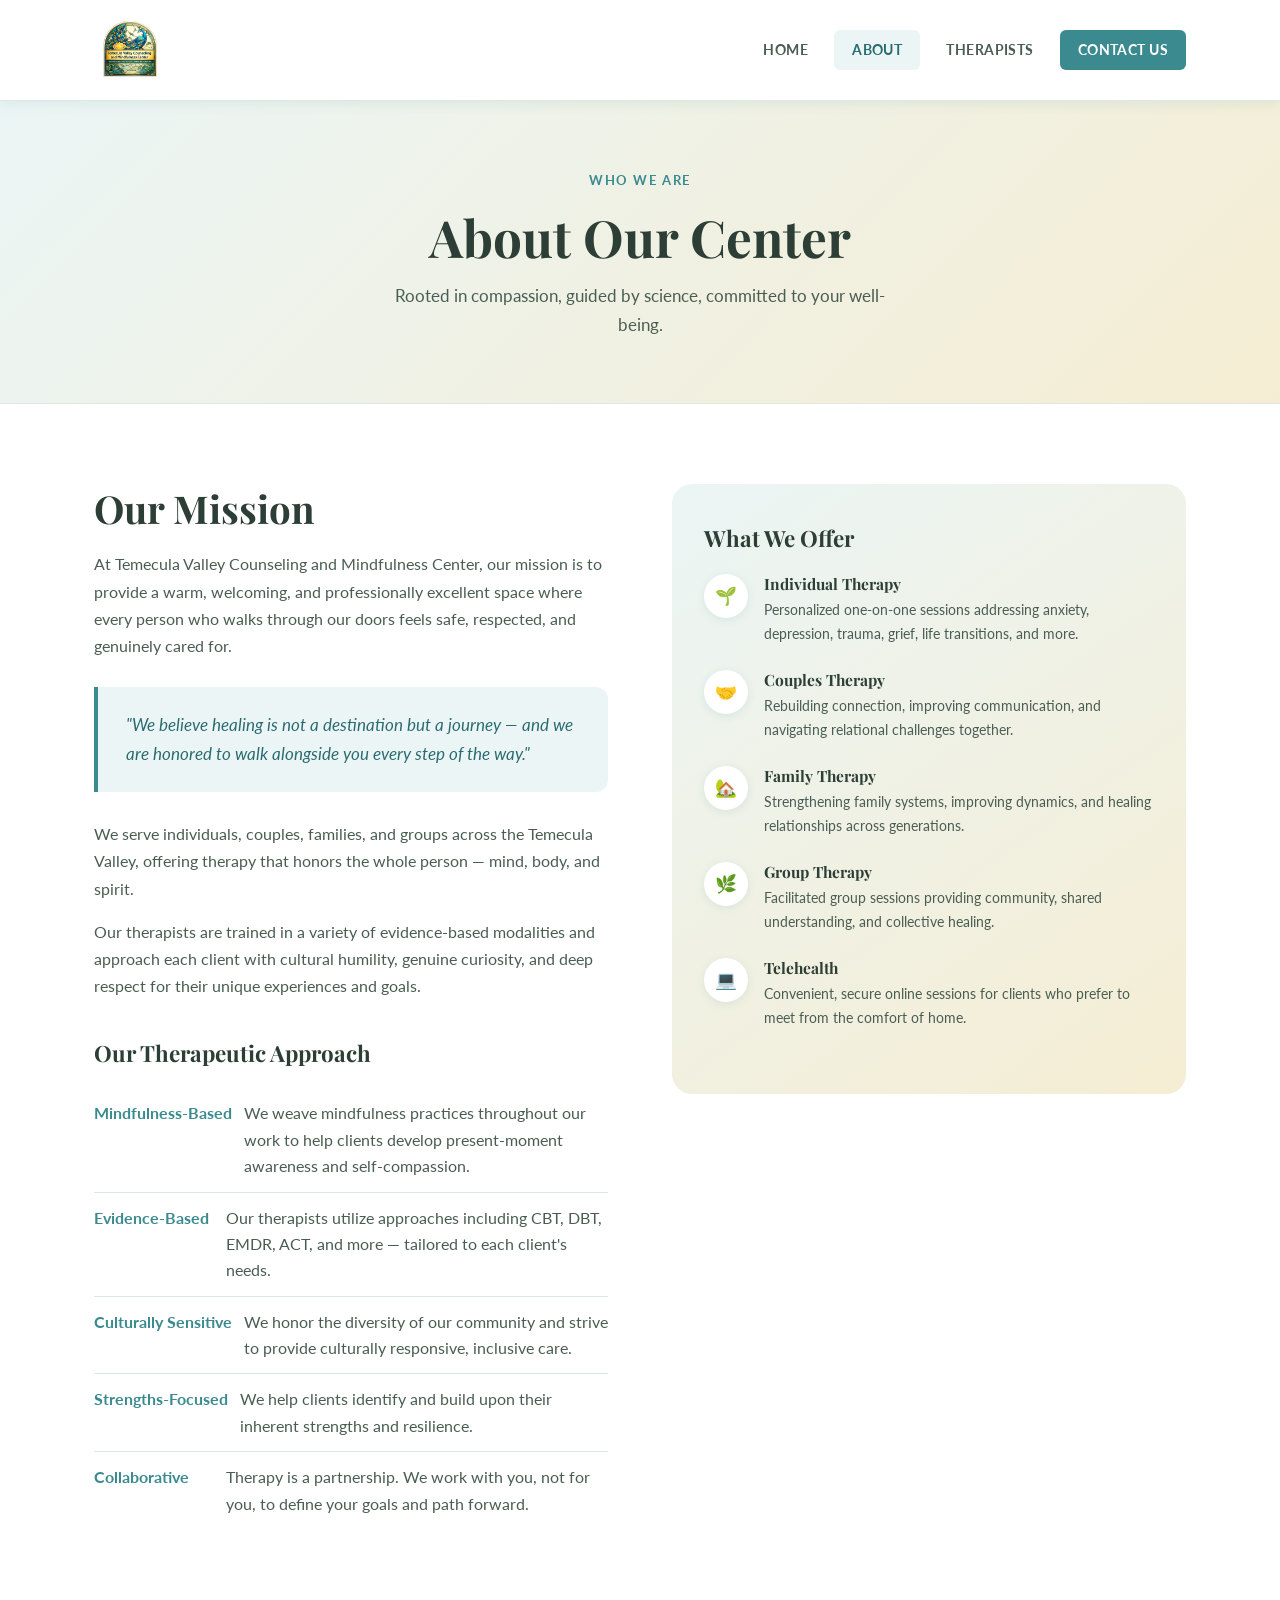
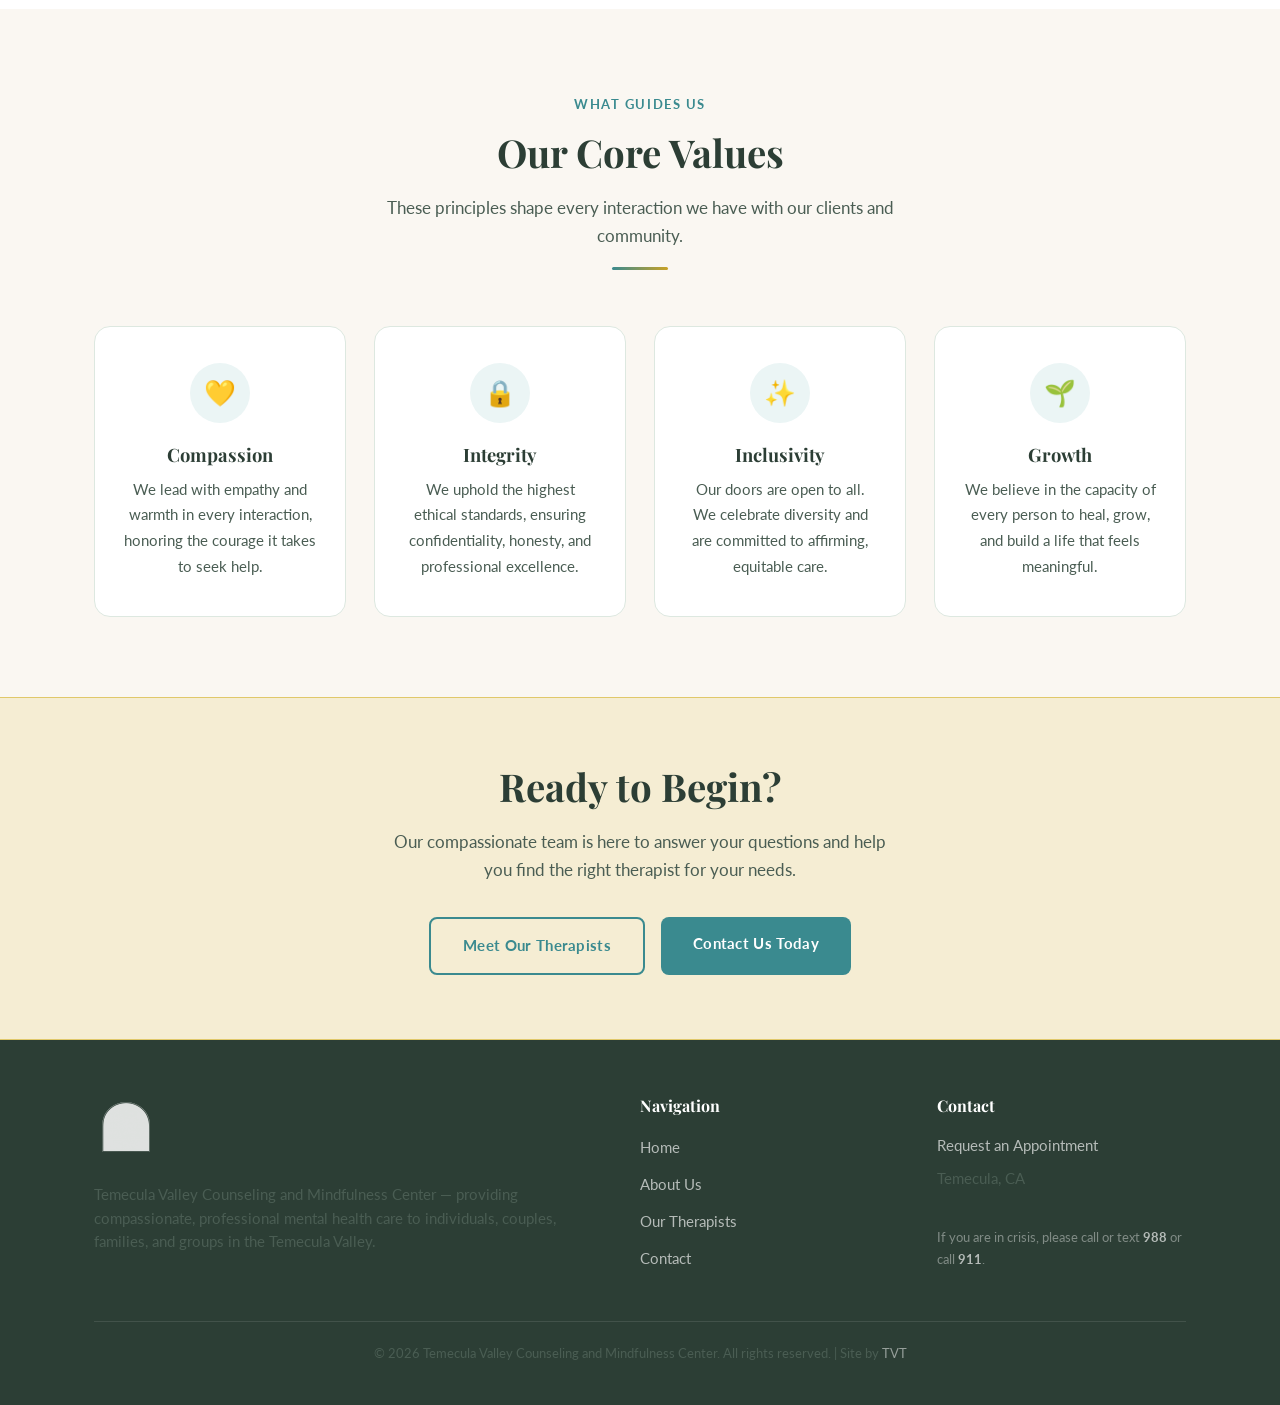
==== about.html @ 944c040d "Initial commit" ====
<!DOCTYPE html>
<html lang="en">
<head>
  <meta charset="UTF-8">
  <meta name="viewport" content="width=device-width, initial-scale=1.0">
  <title>About Us | Temecula Valley Counseling & Mindfulness Center</title>
  <meta name="description" content="Learn about Temecula Valley Counseling and Mindfulness Center — our mission, values, and approach to compassionate, evidence-based therapy.">
  <link rel="stylesheet" href="css/style.css">
</head>
<body>

<!-- ── Header ─────────────────────────────────────── -->
<header>
  <div class="header-inner">
    <a class="logo-wrap" href="index.html">
      <img src="images/logo.png" alt="Temecula Valley Counseling and Mindfulness Center">
    </a>
    <nav>
      <button class="hamburger" id="hamburger" aria-label="Toggle menu">
        <span></span><span></span><span></span>
      </button>
      <ul id="nav-menu">
        <li><a href="index.html">Home</a></li>
        <li><a href="about.html" class="active">About</a></li>
        <li><a href="therapists.html">Therapists</a></li>
        <li class="nav-cta"><a href="contact.html">Contact Us</a></li>
      </ul>
    </nav>
  </div>
</header>

<!-- ── Page Hero ─────────────────────────────────── -->
<div class="page-hero">
  <div class="container">
    <span class="eyebrow">Who We Are</span>
    <h1>About Our Center</h1>
    <p>Rooted in compassion, guided by science, committed to your well-being.</p>
  </div>
</div>

<!-- ── Mission & Approach ─────────────────────────── -->
<section class="about-mission">
  <div class="container">
    <div class="mission-block">
      <div class="text">
        <h2>Our Mission</h2>
        <p>
          At Temecula Valley Counseling and Mindfulness Center, our mission is to provide
          a warm, welcoming, and professionally excellent space where every person who walks
          through our doors feels safe, respected, and genuinely cared for.
        </p>
        <div class="highlight-box">
          <p>
            "We believe healing is not a destination but a journey — and we are honored
            to walk alongside you every step of the way."
          </p>
        </div>
        <p>
          We serve individuals, couples, families, and groups across the Temecula Valley,
          offering therapy that honors the whole person — mind, body, and spirit.
        </p>
        <p>
          Our therapists are trained in a variety of evidence-based modalities and approach
          each client with cultural humility, genuine curiosity, and deep respect for
          their unique experiences and goals.
        </p>

        <h3 style="margin-top: 40px; margin-bottom: 16px;">Our Therapeutic Approach</h3>
        <ul class="approach-list">
          <li><strong>Mindfulness-Based</strong> We weave mindfulness practices throughout our work to help clients develop present-moment awareness and self-compassion.</li>
          <li><strong>Evidence-Based</strong> Our therapists utilize approaches including CBT, DBT, EMDR, ACT, and more — tailored to each client's needs.</li>
          <li><strong>Culturally Sensitive</strong> We honor the diversity of our community and strive to provide culturally responsive, inclusive care.</li>
          <li><strong>Strengths-Focused</strong> We help clients identify and build upon their inherent strengths and resilience.</li>
          <li><strong>Collaborative</strong> Therapy is a partnership. We work with you, not for you, to define your goals and path forward.</li>
        </ul>
      </div>

      <div class="about-sidebar">
        <h3>What We Offer</h3>

        <div class="sidebar-item">
          <div class="icon">🌱</div>
          <div>
            <h4>Individual Therapy</h4>
            <p>Personalized one-on-one sessions addressing anxiety, depression, trauma, grief, life transitions, and more.</p>
          </div>
        </div>

        <div class="sidebar-item">
          <div class="icon">🤝</div>
          <div>
            <h4>Couples Therapy</h4>
            <p>Rebuilding connection, improving communication, and navigating relational challenges together.</p>
          </div>
        </div>

        <div class="sidebar-item">
          <div class="icon">🏡</div>
          <div>
            <h4>Family Therapy</h4>
            <p>Strengthening family systems, improving dynamics, and healing relationships across generations.</p>
          </div>
        </div>

        <div class="sidebar-item">
          <div class="icon">🌿</div>
          <div>
            <h4>Group Therapy</h4>
            <p>Facilitated group sessions providing community, shared understanding, and collective healing.</p>
          </div>
        </div>

        <div class="sidebar-item">
          <div class="icon">💻</div>
          <div>
            <h4>Telehealth</h4>
            <p>Convenient, secure online sessions for clients who prefer to meet from the comfort of home.</p>
          </div>
        </div>
      </div>
    </div>
  </div>
</section>

<!-- ── Values ─────────────────────────────────────── -->
<section style="background: var(--cream);">
  <div class="container">
    <div class="section-heading">
      <span class="eyebrow">What Guides Us</span>
      <h2>Our Core Values</h2>
      <p>These principles shape every interaction we have with our clients and community.</p>
      <div class="divider"></div>
    </div>
    <div class="cards-grid">
      <div class="card">
        <div class="card-icon">💛</div>
        <h3>Compassion</h3>
        <p>We lead with empathy and warmth in every interaction, honoring the courage it takes to seek help.</p>
      </div>
      <div class="card">
        <div class="card-icon">🔒</div>
        <h3>Integrity</h3>
        <p>We uphold the highest ethical standards, ensuring confidentiality, honesty, and professional excellence.</p>
      </div>
      <div class="card">
        <div class="card-icon">✨</div>
        <h3>Inclusivity</h3>
        <p>Our doors are open to all. We celebrate diversity and are committed to affirming, equitable care.</p>
      </div>
      <div class="card">
        <div class="card-icon">🌱</div>
        <h3>Growth</h3>
        <p>We believe in the capacity of every person to heal, grow, and build a life that feels meaningful.</p>
      </div>
    </div>
  </div>
</section>

<!-- ── CTA Banner ─────────────────────────────────── -->
<section class="cta-banner">
  <div class="container">
    <h2>Ready to Begin?</h2>
    <p>Our compassionate team is here to answer your questions and help you find the right therapist for your needs.</p>
    <div style="display: flex; gap: 16px; justify: center; justify-content: center; flex-wrap: wrap;">
      <a href="therapists.html" class="btn btn-outline">Meet Our Therapists</a>
      <a href="contact.html" class="btn btn-primary">Contact Us Today</a>
    </div>
  </div>
</section>

<!-- ── Footer ─────────────────────────────────────── -->
<footer>
  <div class="container">
    <div class="footer-grid">
      <div class="footer-brand">
        <img src="images/logo.png" alt="TVCMC Logo">
        <p>Temecula Valley Counseling and Mindfulness Center — providing compassionate, professional mental health care to individuals, couples, families, and groups in the Temecula Valley.</p>
      </div>
      <div class="footer-col">
        <h4>Navigation</h4>
        <ul>
          <li><a href="index.html">Home</a></li>
          <li><a href="about.html">About Us</a></li>
          <li><a href="therapists.html">Our Therapists</a></li>
          <li><a href="contact.html">Contact</a></li>
        </ul>
      </div>
      <div class="footer-col footer-contact">
        <h4>Contact</h4>
        <p><a href="contact.html">Request an Appointment</a></p>
        <p>Temecula, CA</p>
        <br>
        <p style="font-size:0.82rem; color: rgba(255,255,255,0.4);">
          If you are in crisis, please call or text <strong style="color:rgba(255,255,255,0.65)">988</strong> or call <strong style="color:rgba(255,255,255,0.65)">911</strong>.
        </p>
      </div>
    </div>
    <div class="footer-bottom">
      <p>&copy; 2026 Temecula Valley Counseling and Mindfulness Center. All rights reserved. | Site by <a href="#" style="color: rgba(255,255,255,0.5);">TVT</a></p>
    </div>
  </div>
</footer>

<script>
  const hamburger = document.getElementById('hamburger');
  const navMenu = document.getElementById('nav-menu');
  hamburger.addEventListener('click', () => navMenu.classList.toggle('open'));
</script>
</body>
</html>
---- css/style.css ----
/* ===================================================
   Temecula Valley Counseling & Mindfulness Center
   Stylesheet
=================================================== */

@import url('https://fonts.googleapis.com/css2?family=Playfair+Display:ital,wght@0,400;0,600;1,400&family=Lato:wght@300;400;700&display=swap');

:root {
  --teal:        #3A8A8F;
  --teal-dark:   #2A6B70;
  --teal-light:  #EBF5F5;
  --gold:        #C9A227;
  --gold-light:  #F5EDD3;
  --sage:        #7A9E7E;
  --cream:       #FAF7F2;
  --warm-white:  #FFFFFF;
  --text-dark:   #2C3E35;
  --text-mid:    #4A5D53;
  --text-light:  #7A8F83;
  --border:      #DDE8E0;
  --shadow:      rgba(58, 138, 143, 0.12);
}

*, *::before, *::after { box-sizing: border-box; margin: 0; padding: 0; }

html { scroll-behavior: smooth; }

body {
  font-family: 'Lato', sans-serif;
  background: var(--cream);
  color: var(--text-dark);
  line-height: 1.7;
  font-size: 16px;
}

/* ── Typography ────────────────────────────────── */
h1, h2, h3, h4 {
  font-family: 'Playfair Display', serif;
  color: var(--text-dark);
  line-height: 1.3;
}

h1 { font-size: clamp(2rem, 5vw, 3.2rem); }
h2 { font-size: clamp(1.6rem, 3.5vw, 2.4rem); }
h3 { font-size: 1.4rem; }
h4 { font-size: 1.1rem; }

p { color: var(--text-mid); margin-bottom: 1rem; }

a { color: var(--teal); text-decoration: none; transition: color 0.2s; }
a:hover { color: var(--teal-dark); }

/* ── Layout ────────────────────────────────────── */
.container {
  max-width: 1140px;
  margin: 0 auto;
  padding: 0 24px;
}

section { padding: 80px 0; }

/* ── Header & Nav ───────────────────────────────── */
header {
  background: var(--warm-white);
  border-bottom: 1px solid var(--border);
  position: sticky;
  top: 0;
  z-index: 100;
  box-shadow: 0 2px 12px var(--shadow);
}

.header-inner {
  display: flex;
  align-items: center;
  justify-content: space-between;
  padding: 14px 24px;
  max-width: 1140px;
  margin: 0 auto;
}

.logo-wrap img {
  height: 72px;
  width: auto;
  display: block;
}

nav ul {
  display: flex;
  gap: 8px;
  list-style: none;
}

nav ul li a {
  display: block;
  padding: 8px 18px;
  border-radius: 6px;
  font-weight: 700;
  font-size: 0.9rem;
  letter-spacing: 0.03em;
  text-transform: uppercase;
  color: var(--text-mid);
  transition: background 0.2s, color 0.2s;
}

nav ul li a:hover,
nav ul li a.active {
  background: var(--teal-light);
  color: var(--teal-dark);
}

.nav-cta a {
  background: var(--teal) !important;
  color: var(--warm-white) !important;
  border-radius: 6px;
}
.nav-cta a:hover {
  background: var(--teal-dark) !important;
}

/* Hamburger */
.hamburger {
  display: none;
  flex-direction: column;
  gap: 5px;
  cursor: pointer;
  background: none;
  border: none;
  padding: 4px;
}
.hamburger span {
  display: block;
  width: 24px;
  height: 2px;
  background: var(--teal-dark);
  border-radius: 2px;
  transition: all 0.3s;
}

/* ── Hero ───────────────────────────────────────── */
.hero {
  background: linear-gradient(135deg, #EBF5F5 0%, #F5EDD3 50%, #EBF5F5 100%);
  padding: 100px 0 80px;
  text-align: center;
  position: relative;
  overflow: hidden;
}

.hero::before {
  content: '';
  position: absolute;
  inset: 0;
  background: url("data:image/svg+xml,%3Csvg width='60' height='60' viewBox='0 0 60 60' xmlns='http://www.w3.org/2000/svg'%3E%3Cg fill='none' fill-rule='evenodd'%3E%3Cg fill='%233A8A8F' fill-opacity='0.04'%3E%3Ccircle cx='30' cy='30' r='4'/%3E%3C/g%3E%3C/g%3E%3C/svg%3E");
  pointer-events: none;
}

.hero-content { position: relative; z-index: 1; }

.hero-eyebrow {
  display: inline-block;
  background: var(--gold-light);
  color: var(--gold);
  font-weight: 700;
  font-size: 0.8rem;
  letter-spacing: 0.12em;
  text-transform: uppercase;
  padding: 6px 16px;
  border-radius: 20px;
  margin-bottom: 24px;
  border: 1px solid #E0C86A;
}

.hero h1 {
  margin-bottom: 20px;
  color: var(--text-dark);
}

.hero h1 em {
  font-style: italic;
  color: var(--teal);
}

.hero-subtitle {
  font-size: 1.15rem;
  max-width: 600px;
  margin: 0 auto 36px;
  color: var(--text-mid);
}

.btn {
  display: inline-block;
  padding: 14px 32px;
  border-radius: 8px;
  font-weight: 700;
  font-size: 0.95rem;
  letter-spacing: 0.02em;
  transition: all 0.2s;
  cursor: pointer;
  border: none;
}

.btn-primary {
  background: var(--teal);
  color: #fff;
}
.btn-primary:hover {
  background: var(--teal-dark);
  color: #fff;
  transform: translateY(-2px);
  box-shadow: 0 6px 20px rgba(58,138,143,0.3);
}

.btn-outline {
  background: transparent;
  color: var(--teal);
  border: 2px solid var(--teal);
}
.btn-outline:hover {
  background: var(--teal);
  color: #fff;
  transform: translateY(-2px);
}

.hero-buttons { display: flex; gap: 16px; justify-content: center; flex-wrap: wrap; }

.hero-content--split {
  display: flex;
  align-items: center;
  gap: 56px;
  text-align: left;
}

.hero-logo-col {
  flex-shrink: 0;
}

.hero-logo-col img {
  width: 240px;
  height: auto;
  filter: drop-shadow(0 8px 24px rgba(58,138,143,0.18));
}

.hero-text-col { flex: 1; }

.hero-text-col .hero-eyebrow { display: inline-block; }

.hero-text-col .hero-subtitle { margin-left: 0; margin-right: 0; }

.hero-text-col .hero-buttons { justify-content: flex-start; }

@media (max-width: 760px) {
  .hero-content--split {
    flex-direction: column;
    text-align: center;
    gap: 32px;
  }
  .hero-logo-col img { width: 180px; }
  .hero-text-col .hero-buttons { justify-content: center; }
}

/* ── Section Heading ────────────────────────────── */
.section-heading {
  text-align: center;
  margin-bottom: 56px;
}

.section-heading .eyebrow {
  display: inline-block;
  color: var(--teal);
  font-weight: 700;
  font-size: 0.8rem;
  letter-spacing: 0.12em;
  text-transform: uppercase;
  margin-bottom: 12px;
}

.section-heading h2 { margin-bottom: 16px; }

.section-heading p {
  max-width: 560px;
  margin: 0 auto;
  font-size: 1.05rem;
}

.divider {
  width: 56px;
  height: 3px;
  background: linear-gradient(90deg, var(--teal), var(--gold));
  margin: 16px auto 0;
  border-radius: 2px;
}

/* ── Services / Feature Cards ──────────────────── */
.cards-grid {
  display: grid;
  grid-template-columns: repeat(auto-fit, minmax(240px, 1fr));
  gap: 28px;
}

.card {
  background: var(--warm-white);
  border: 1px solid var(--border);
  border-radius: 16px;
  padding: 36px 28px;
  text-align: center;
  transition: transform 0.25s, box-shadow 0.25s;
}

.card:hover {
  transform: translateY(-6px);
  box-shadow: 0 16px 40px var(--shadow);
}

.card-icon {
  width: 60px;
  height: 60px;
  border-radius: 50%;
  background: var(--teal-light);
  display: flex;
  align-items: center;
  justify-content: center;
  margin: 0 auto 20px;
  font-size: 1.6rem;
}

.card h3 { margin-bottom: 10px; font-size: 1.15rem; }
.card p { font-size: 0.95rem; margin: 0; }

.card--link { text-decoration: none; color: inherit; display: block; }
.card--link:hover h3 { color: var(--teal); }

/* ── About Strip ─────────────────────────────────── */
.about-strip {
  background: var(--warm-white);
}

.about-strip .inner {
  display: grid;
  grid-template-columns: 1fr 1fr;
  gap: 64px;
  align-items: center;
}

.about-strip .text-col h2 { margin-bottom: 16px; }
.about-strip .text-col p { font-size: 1.05rem; }

.values-list {
  list-style: none;
  margin-top: 24px;
}

.values-list li {
  display: flex;
  align-items: flex-start;
  gap: 12px;
  margin-bottom: 14px;
  color: var(--text-mid);
  font-size: 0.97rem;
}

.values-list li::before {
  content: '';
  width: 10px;
  height: 10px;
  border-radius: 50%;
  background: var(--teal);
  flex-shrink: 0;
  margin-top: 7px;
}

.about-visual {
  background: linear-gradient(145deg, var(--teal-light), var(--gold-light));
  border-radius: 20px;
  padding: 48px 36px;
  text-align: center;
}

.about-visual .stat {
  margin-bottom: 28px;
}

.about-visual .stat-number {
  font-family: 'Playfair Display', serif;
  font-size: 2.8rem;
  color: var(--teal);
  line-height: 1;
}

.about-visual .stat-label {
  font-size: 0.9rem;
  color: var(--text-mid);
  font-weight: 700;
  letter-spacing: 0.04em;
  text-transform: uppercase;
}

.stat-divider {
  width: 40px;
  height: 1px;
  background: var(--border);
  margin: 20px auto;
}

/* ── Testimonial ────────────────────────────────── */
.testimonials {
  background: linear-gradient(135deg, var(--teal-dark) 0%, var(--teal) 100%);
  padding: 80px 0;
}

.testimonials .section-heading .eyebrow,
.testimonials .section-heading h2,
.testimonials .section-heading p { color: #fff; }

.testimonials .divider { background: linear-gradient(90deg, #fff, var(--gold)); }

.testimonials-grid {
  display: grid;
  grid-template-columns: repeat(auto-fit, minmax(300px, 1fr));
  gap: 28px;
}

.testimonial-card {
  background: rgba(255,255,255,0.12);
  border: 1px solid rgba(255,255,255,0.2);
  border-radius: 16px;
  padding: 32px 28px;
  backdrop-filter: blur(8px);
}

.testimonial-card .quote-mark {
  font-family: 'Playfair Display', serif;
  font-size: 4rem;
  color: var(--gold);
  line-height: 0.5;
  display: block;
  margin-bottom: 16px;
}

.testimonial-card p {
  color: rgba(255,255,255,0.9);
  font-style: italic;
  font-size: 1rem;
  margin-bottom: 20px;
}

.testimonial-author {
  font-weight: 700;
  color: var(--gold-light);
  font-size: 0.88rem;
  letter-spacing: 0.04em;
  text-transform: uppercase;
}

/* ── CTA Banner ─────────────────────────────────── */
.cta-banner {
  background: var(--gold-light);
  border-top: 1px solid #E0C86A;
  border-bottom: 1px solid #E0C86A;
  padding: 64px 0;
  text-align: center;
}

.cta-banner h2 { margin-bottom: 16px; }
.cta-banner p { max-width: 500px; margin: 0 auto 32px; font-size: 1.05rem; }

/* ── Footer ─────────────────────────────────────── */
footer {
  background: var(--text-dark);
  color: rgba(255,255,255,0.75);
  padding: 56px 0 24px;
}

.footer-grid {
  display: grid;
  grid-template-columns: 2fr 1fr 1fr;
  gap: 48px;
  margin-bottom: 40px;
}

.footer-brand img { height: 64px; margin-bottom: 16px; filter: brightness(0) invert(1); opacity: 0.85; }
.footer-brand p { font-size: 0.92rem; line-height: 1.6; }

.footer-col h4 {
  color: #fff;
  font-family: 'Playfair Display', serif;
  font-size: 1rem;
  margin-bottom: 16px;
}

.footer-col ul { list-style: none; }
.footer-col ul li { margin-bottom: 10px; }
.footer-col ul li a { color: rgba(255,255,255,0.65); font-size: 0.92rem; transition: color 0.2s; }
.footer-col ul li a:hover { color: var(--gold); }

.footer-contact p { font-size: 0.92rem; margin-bottom: 8px; }
.footer-contact a { color: rgba(255,255,255,0.65); }
.footer-contact a:hover { color: var(--gold); }

.footer-bottom {
  border-top: 1px solid rgba(255,255,255,0.1);
  padding-top: 20px;
  text-align: center;
  font-size: 0.82rem;
  color: rgba(255,255,255,0.4);
}

/* ── Page Hero (inner pages) ────────────────────── */
.page-hero {
  background: linear-gradient(135deg, var(--teal-light) 0%, var(--gold-light) 100%);
  padding: 64px 0;
  text-align: center;
  border-bottom: 1px solid var(--border);
}

.page-hero .eyebrow {
  display: inline-block;
  color: var(--teal);
  font-weight: 700;
  font-size: 0.8rem;
  letter-spacing: 0.12em;
  text-transform: uppercase;
  margin-bottom: 12px;
}

.page-hero h1 { margin-bottom: 12px; }
.page-hero p { max-width: 520px; margin: 0 auto; font-size: 1.05rem; }

/* ── About Page ─────────────────────────────────── */
.about-mission {
  background: var(--warm-white);
}

.mission-block {
  display: grid;
  grid-template-columns: 1fr 1fr;
  gap: 64px;
  align-items: start;
}

.mission-block .text h2 { margin-bottom: 16px; }

.highlight-box {
  background: var(--teal-light);
  border-left: 4px solid var(--teal);
  border-radius: 0 12px 12px 0;
  padding: 24px 28px;
  margin: 28px 0;
}

.highlight-box p {
  color: var(--teal-dark);
  font-style: italic;
  font-size: 1.05rem;
  margin: 0;
}

.approach-list {
  list-style: none;
  margin-top: 20px;
}

.approach-list li {
  padding: 12px 0;
  border-bottom: 1px solid var(--border);
  color: var(--text-mid);
  font-size: 0.97rem;
  display: flex;
  gap: 12px;
  align-items: flex-start;
}

.approach-list li:last-child { border-bottom: none; }

.approach-list li strong {
  color: var(--teal);
  min-width: 120px;
  flex-shrink: 0;
}

.about-sidebar {
  background: linear-gradient(145deg, var(--teal-light), var(--gold-light));
  border-radius: 20px;
  padding: 40px 32px;
}

.about-sidebar h3 { margin-bottom: 20px; }

.sidebar-item {
  display: flex;
  gap: 16px;
  margin-bottom: 24px;
  align-items: flex-start;
}

.sidebar-item .icon {
  width: 44px;
  height: 44px;
  border-radius: 50%;
  background: var(--warm-white);
  display: flex;
  align-items: center;
  justify-content: center;
  font-size: 1.1rem;
  flex-shrink: 0;
  box-shadow: 0 2px 8px var(--shadow);
}

.sidebar-item h4 { margin-bottom: 4px; font-size: 0.97rem; }
.sidebar-item p { font-size: 0.88rem; margin: 0; }

/* ── Therapists Photo Grid (index page) ─────────── */
.therapist-photo-grid {
  display: grid;
  grid-template-columns: repeat(auto-fill, minmax(220px, 1fr));
  gap: 36px;
  justify-items: center;
}

a.therapist-tile,
.therapist-tile {
  display: flex;
  flex-direction: column;
  align-items: center;
  text-align: center;
  text-decoration: none;
  color: inherit;
  width: 100%;
  max-width: 260px;
}

a.therapist-tile .therapist-tile-img {
  transition: transform 0.25s, box-shadow 0.25s;
}

a.therapist-tile:hover .therapist-tile-img {
  transform: translateY(-6px);
  box-shadow: 0 16px 40px var(--shadow);
}

a.therapist-tile:hover .therapist-tile-name h3 {
  color: var(--teal);
}

.therapist-tile-img {
  width: 200px;
  height: 200px;
  border-radius: 50%;
  overflow: hidden;
  background: linear-gradient(145deg, var(--teal-light), var(--gold-light));
  border: 4px solid var(--warm-white);
  box-shadow: 0 6px 24px var(--shadow);
  margin-bottom: 18px;
  flex-shrink: 0;
}

.therapist-tile-img img {
  width: 100%;
  height: 100%;
  object-fit: cover;
  object-position: center top;
}

.therapist-tile-img .therapist-photo-placeholder {
  width: 100%;
  height: 100%;
  display: flex;
  align-items: center;
  justify-content: center;
}

.therapist-tile-img .therapist-photo-placeholder .initials {
  width: 72px;
  height: 72px;
  border-radius: 50%;
  background: var(--warm-white);
  display: flex;
  align-items: center;
  justify-content: center;
  font-family: 'Playfair Display', serif;
  font-size: 1.6rem;
  color: var(--teal);
}

.therapist-tile-name h3 {
  font-size: 1.15rem;
  margin-bottom: 4px;
  transition: color 0.2s;
}

.therapist-tile-name span {
  font-size: 0.82rem;
  color: var(--text-light);
  font-weight: 700;
  letter-spacing: 0.03em;
  text-transform: uppercase;
}

.therapist-tile--placeholder { opacity: 0.55; cursor: default; }

/* ── Therapist Bio Page ──────────────────────────── */
.therapist-bio-layout {
  display: grid;
  grid-template-columns: 280px 1fr;
  gap: 64px;
  align-items: start;
}

.therapist-bio-sidebar {
  position: sticky;
  top: 100px;
  text-align: center;
}

.therapist-bio-sidebar .bio-photo {
  width: 220px;
  height: 220px;
  border-radius: 50%;
  overflow: hidden;
  border: 4px solid var(--warm-white);
  box-shadow: 0 8px 32px var(--shadow);
  margin: 0 auto 20px;
}

.therapist-bio-sidebar .bio-photo img {
  width: 100%;
  height: 100%;
  object-fit: cover;
  object-position: center top;
}

.therapist-bio-sidebar h2 { font-size: 1.5rem; margin-bottom: 6px; }

.therapist-bio-sidebar .bio-title {
  color: var(--teal);
  font-weight: 700;
  font-size: 0.82rem;
  letter-spacing: 0.05em;
  text-transform: uppercase;
  margin-bottom: 20px;
  line-height: 1.5;
}

.bio-specialties {
  display: flex;
  flex-wrap: wrap;
  gap: 8px;
  justify-content: center;
  margin-bottom: 24px;
}

.therapist-bio-sidebar .sidebar-actions {
  display: flex;
  flex-direction: column;
  gap: 10px;
}

.therapist-bio-content h3 {
  font-size: 1.1rem;
  margin: 28px 0 10px;
  color: var(--teal-dark);
}

.therapist-bio-content p {
  font-size: 1rem;
  line-height: 1.8;
}

.bio-email-block {
  display: inline-flex;
  align-items: center;
  gap: 10px;
  background: var(--teal-light);
  border: 1px solid var(--border);
  border-radius: 10px;
  padding: 14px 20px;
  margin-top: 32px;
}

.bio-email-block .icon { font-size: 1.1rem; }

.bio-email-block a {
  font-weight: 700;
  color: var(--teal-dark);
  font-size: 0.97rem;
}

.back-link {
  display: inline-flex;
  align-items: center;
  gap: 8px;
  color: var(--text-light);
  font-size: 0.88rem;
  font-weight: 700;
  letter-spacing: 0.04em;
  text-transform: uppercase;
  margin-bottom: 40px;
  transition: color 0.2s;
}
.back-link:hover { color: var(--teal); }

@media (max-width: 760px) {
  .therapist-bio-layout {
    grid-template-columns: 1fr;
    gap: 32px;
  }
  .therapist-bio-sidebar { position: static; }
}

/* ── Therapists Page ────────────────────────────── */
.therapists-grid {
  display: grid;
  grid-template-columns: repeat(auto-fit, minmax(300px, 1fr));
  gap: 32px;
}

.therapist-card {
  background: var(--warm-white);
  border: 1px solid var(--border);
  border-radius: 20px;
  overflow: hidden;
  transition: transform 0.25s, box-shadow 0.25s;
}

.therapist-card:hover {
  transform: translateY(-6px);
  box-shadow: 0 16px 40px var(--shadow);
}

.therapist-photo {
  width: 100%;
  height: 280px;
  background: linear-gradient(145deg, var(--teal-light), var(--gold-light));
  display: flex;
  align-items: center;
  justify-content: center;
  position: relative;
  overflow: hidden;
}

.therapist-photo img {
  width: 100%;
  height: 100%;
  object-fit: cover;
}

.therapist-photo-placeholder {
  display: flex;
  flex-direction: column;
  align-items: center;
  justify-content: center;
  gap: 12px;
  color: var(--text-light);
  width: 100%;
  height: 100%;
}

.therapist-photo-placeholder .initials {
  width: 80px;
  height: 80px;
  border-radius: 50%;
  background: var(--warm-white);
  display: flex;
  align-items: center;
  justify-content: center;
  font-family: 'Playfair Display', serif;
  font-size: 1.8rem;
  color: var(--teal);
  box-shadow: 0 4px 16px var(--shadow);
}

.therapist-body { padding: 28px; }

.therapist-body h3 { margin-bottom: 4px; }

.therapist-title {
  color: var(--teal);
  font-weight: 700;
  font-size: 0.85rem;
  letter-spacing: 0.04em;
  text-transform: uppercase;
  margin-bottom: 14px;
}

.therapist-specialties {
  display: flex;
  flex-wrap: wrap;
  gap: 8px;
  margin-bottom: 16px;
}

.tag {
  background: var(--teal-light);
  color: var(--teal-dark);
  font-size: 0.78rem;
  font-weight: 700;
  padding: 4px 12px;
  border-radius: 20px;
  letter-spacing: 0.02em;
}

.therapist-body p { font-size: 0.95rem; margin: 0; }

.therapist-contact {
  margin-top: 20px;
  padding-top: 20px;
  border-top: 1px solid var(--border);
}

.therapist-contact a {
  display: inline-flex;
  align-items: center;
  gap: 8px;
  font-weight: 700;
  font-size: 0.88rem;
}

/* ── Contact Page ────────────────────────────────── */
.contact-layout {
  display: grid;
  grid-template-columns: 3fr 2fr;
  gap: 64px;
  align-items: start;
}

.contact-form-wrap {
  background: var(--warm-white);
  border: 1px solid var(--border);
  border-radius: 20px;
  padding: 44px 40px;
}

.contact-form-wrap h2 { margin-bottom: 8px; }
.contact-form-wrap .subtitle { margin-bottom: 32px; }

.form-group { margin-bottom: 22px; }

.form-group label {
  display: block;
  font-weight: 700;
  font-size: 0.85rem;
  letter-spacing: 0.04em;
  text-transform: uppercase;
  color: var(--text-mid);
  margin-bottom: 8px;
}

.form-group input,
.form-group select,
.form-group textarea {
  width: 100%;
  padding: 12px 16px;
  border: 1.5px solid var(--border);
  border-radius: 8px;
  font-family: 'Lato', sans-serif;
  font-size: 0.97rem;
  color: var(--text-dark);
  background: var(--cream);
  transition: border-color 0.2s, box-shadow 0.2s;
  outline: none;
}

.form-group input:focus,
.form-group select:focus,
.form-group textarea:focus {
  border-color: var(--teal);
  box-shadow: 0 0 0 3px rgba(58,138,143,0.12);
  background: #fff;
}

.form-group textarea { resize: vertical; min-height: 130px; }

.form-row {
  display: grid;
  grid-template-columns: 1fr 1fr;
  gap: 20px;
}

.form-note {
  font-size: 0.82rem;
  color: var(--text-light);
  margin-top: 16px;
  text-align: center;
}

.contact-sidebar .info-card {
  background: var(--warm-white);
  border: 1px solid var(--border);
  border-radius: 16px;
  padding: 32px 28px;
  margin-bottom: 24px;
}

.contact-sidebar .info-card h3 { margin-bottom: 20px; font-size: 1.1rem; }

.info-item {
  display: flex;
  gap: 14px;
  align-items: flex-start;
  margin-bottom: 18px;
}

.info-item:last-child { margin-bottom: 0; }

.info-item .icon {
  width: 40px;
  height: 40px;
  border-radius: 50%;
  background: var(--teal-light);
  display: flex;
  align-items: center;
  justify-content: center;
  font-size: 1rem;
  flex-shrink: 0;
}

.info-item .detail { font-size: 0.92rem; }
.info-item .detail strong { display: block; color: var(--text-dark); margin-bottom: 2px; }
.info-item .detail span { color: var(--text-mid); }

.crisis-card {
  background: linear-gradient(135deg, #FFF3F3, #FFE8E8);
  border: 1px solid #F5C6C6;
  border-radius: 16px;
  padding: 24px 28px;
}

.crisis-card h4 { color: #C0392B; margin-bottom: 8px; }
.crisis-card p { font-size: 0.9rem; margin: 0; }
.crisis-card a { color: #C0392B; font-weight: 700; }

/* ── Responsive ─────────────────────────────────── */
@media (max-width: 900px) {
  .about-strip .inner,
  .mission-block,
  .contact-layout { grid-template-columns: 1fr; gap: 40px; }

  .footer-grid { grid-template-columns: 1fr 1fr; }
  .footer-brand { grid-column: 1 / -1; }
}

@media (max-width: 640px) {
  nav ul { display: none; }
  nav ul.open { display: flex; flex-direction: column; position: absolute; top: 100%; left: 0; right: 0; background: #fff; padding: 16px 24px; box-shadow: 0 8px 20px var(--shadow); border-top: 1px solid var(--border); gap: 4px; }
  nav { position: relative; }
  .hamburger { display: flex; }
  header { position: relative; }

  .footer-grid { grid-template-columns: 1fr; }
  .form-row { grid-template-columns: 1fr; }
  section { padding: 56px 0; }
  .hero { padding: 64px 0 56px; }

  .contact-form-wrap { padding: 28px 20px; }
}
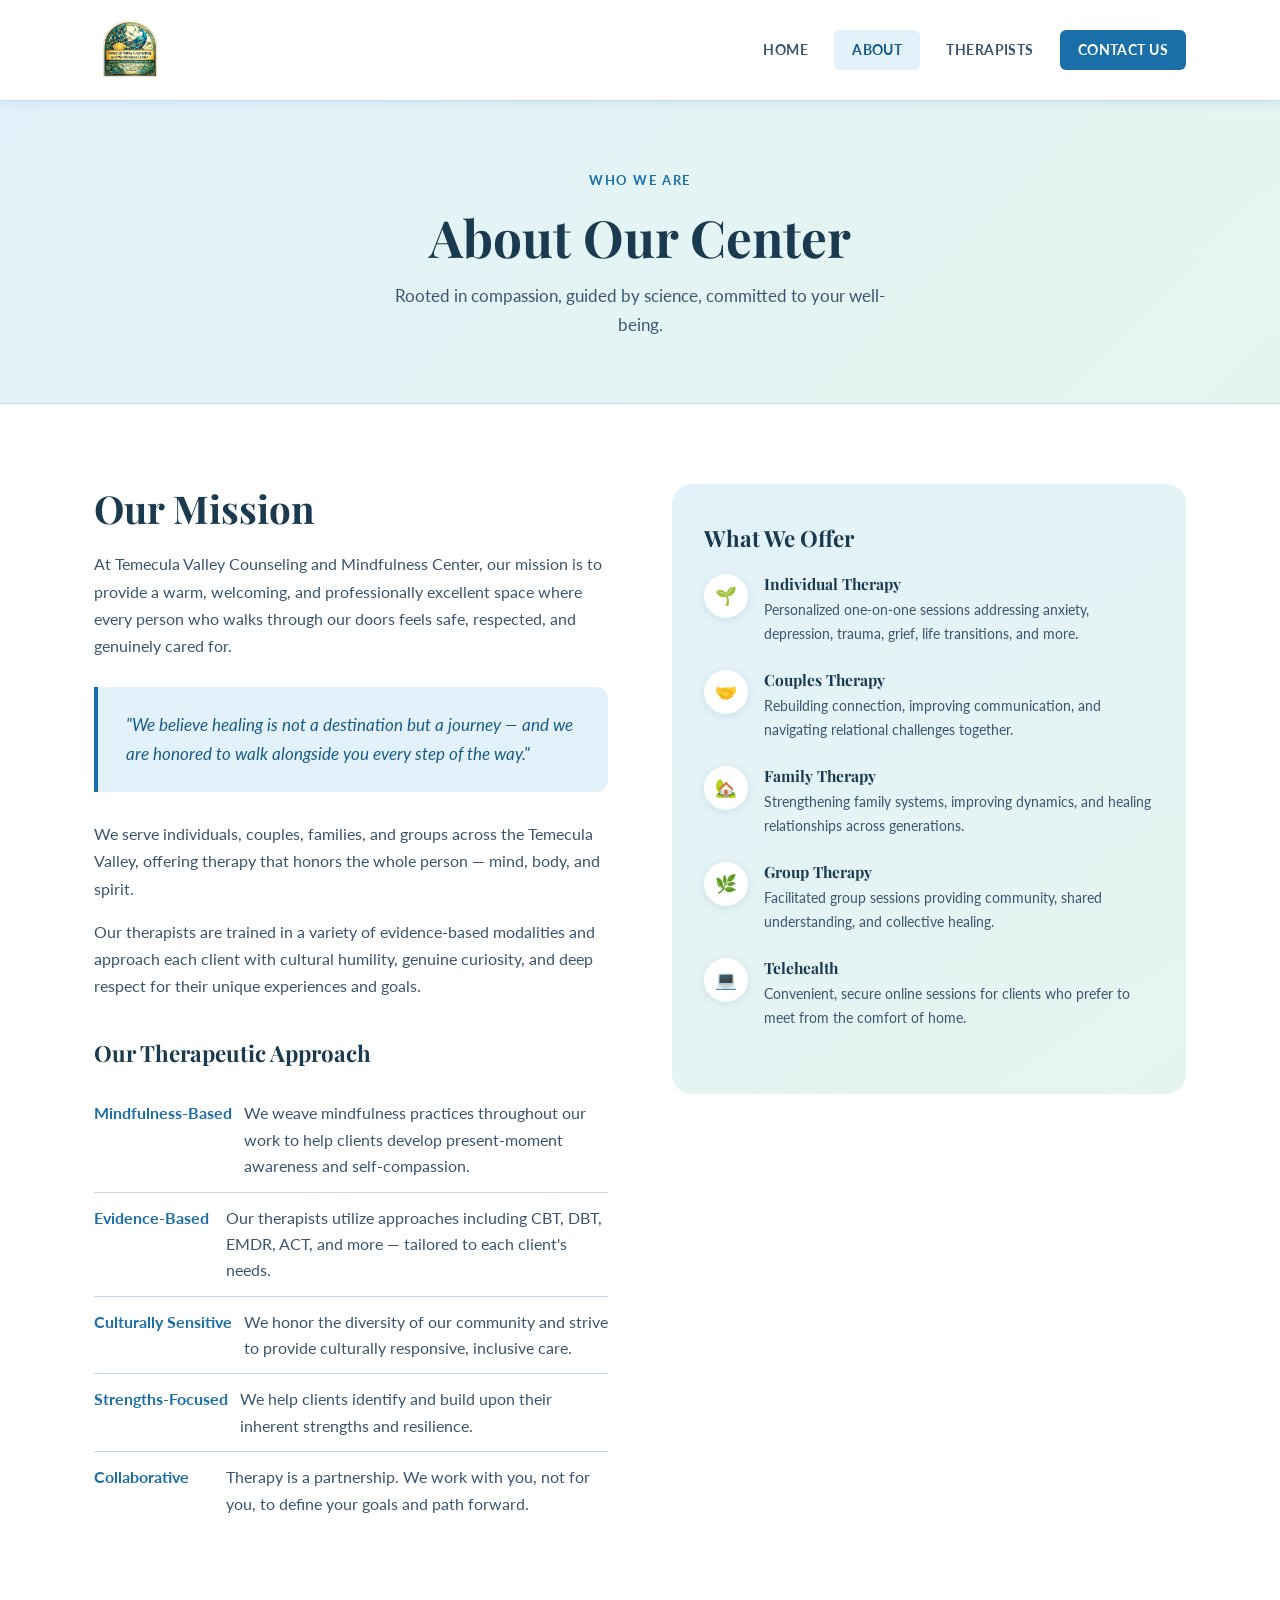
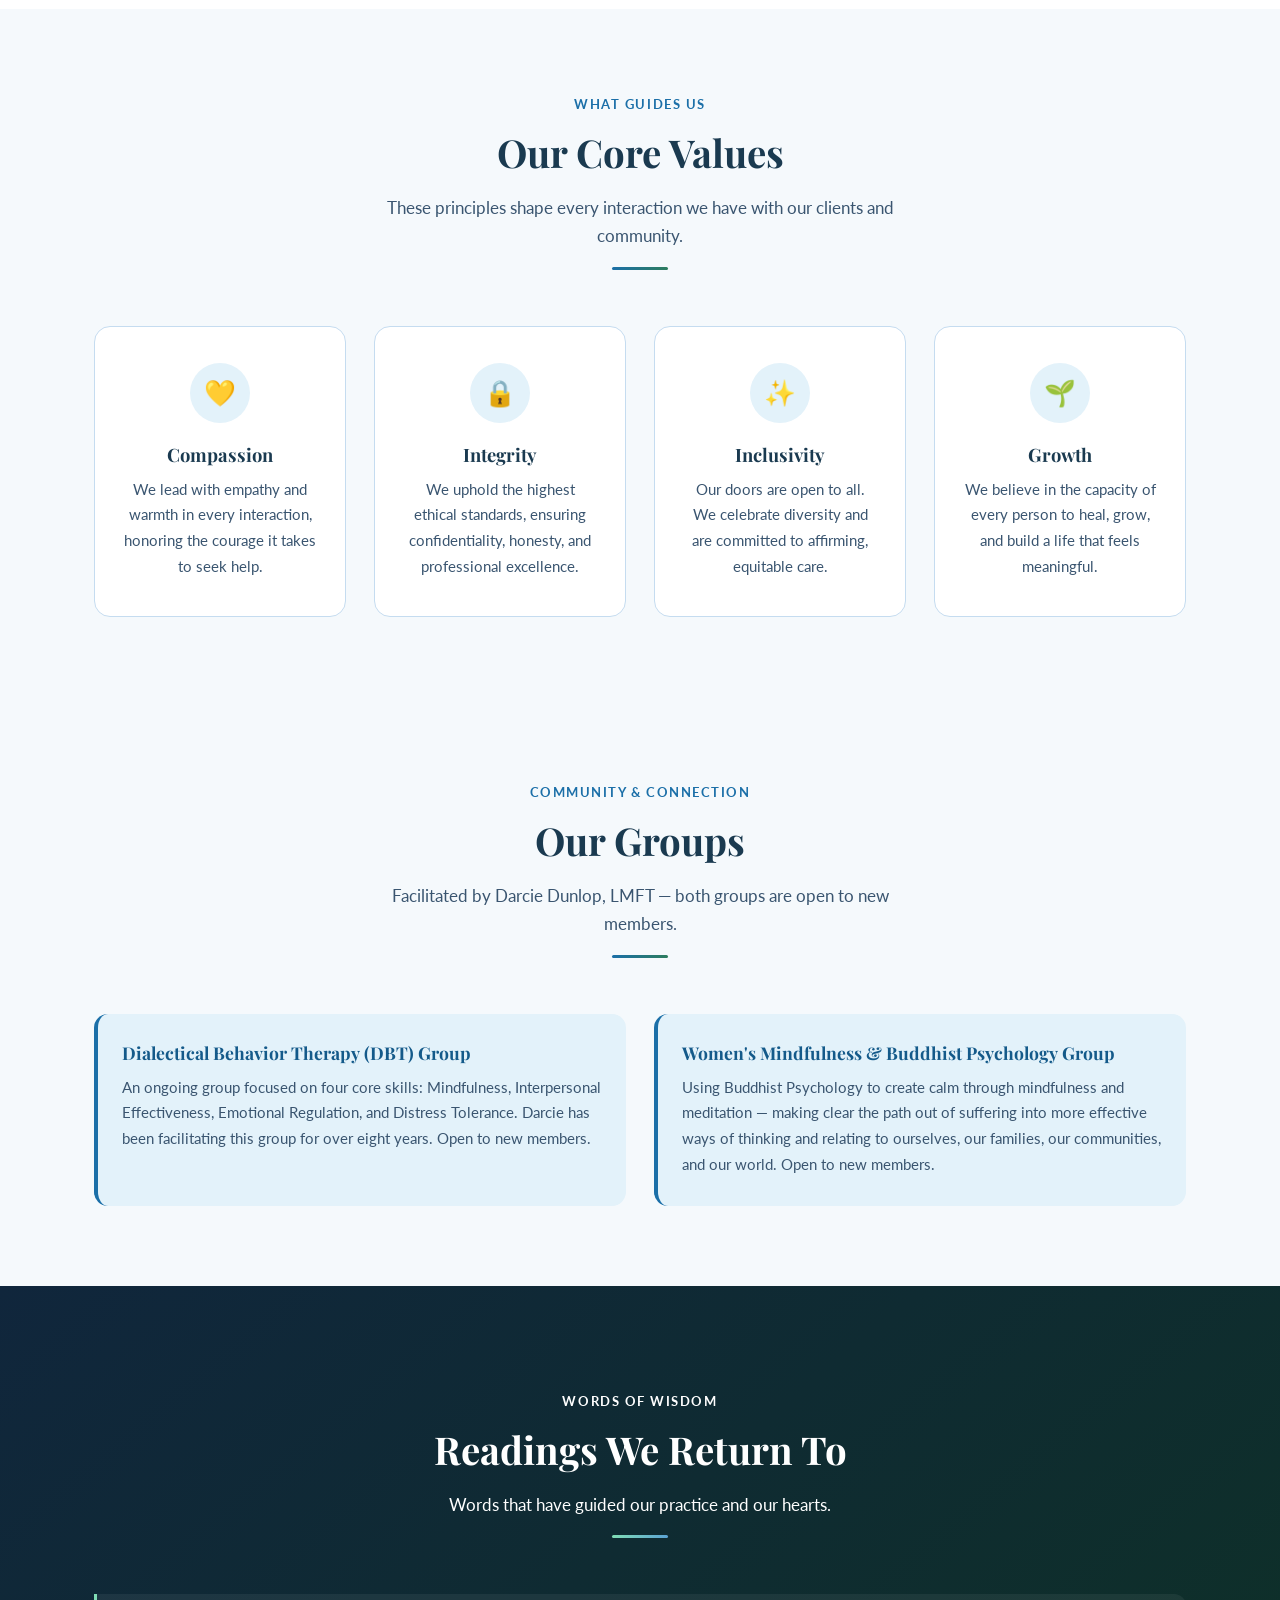
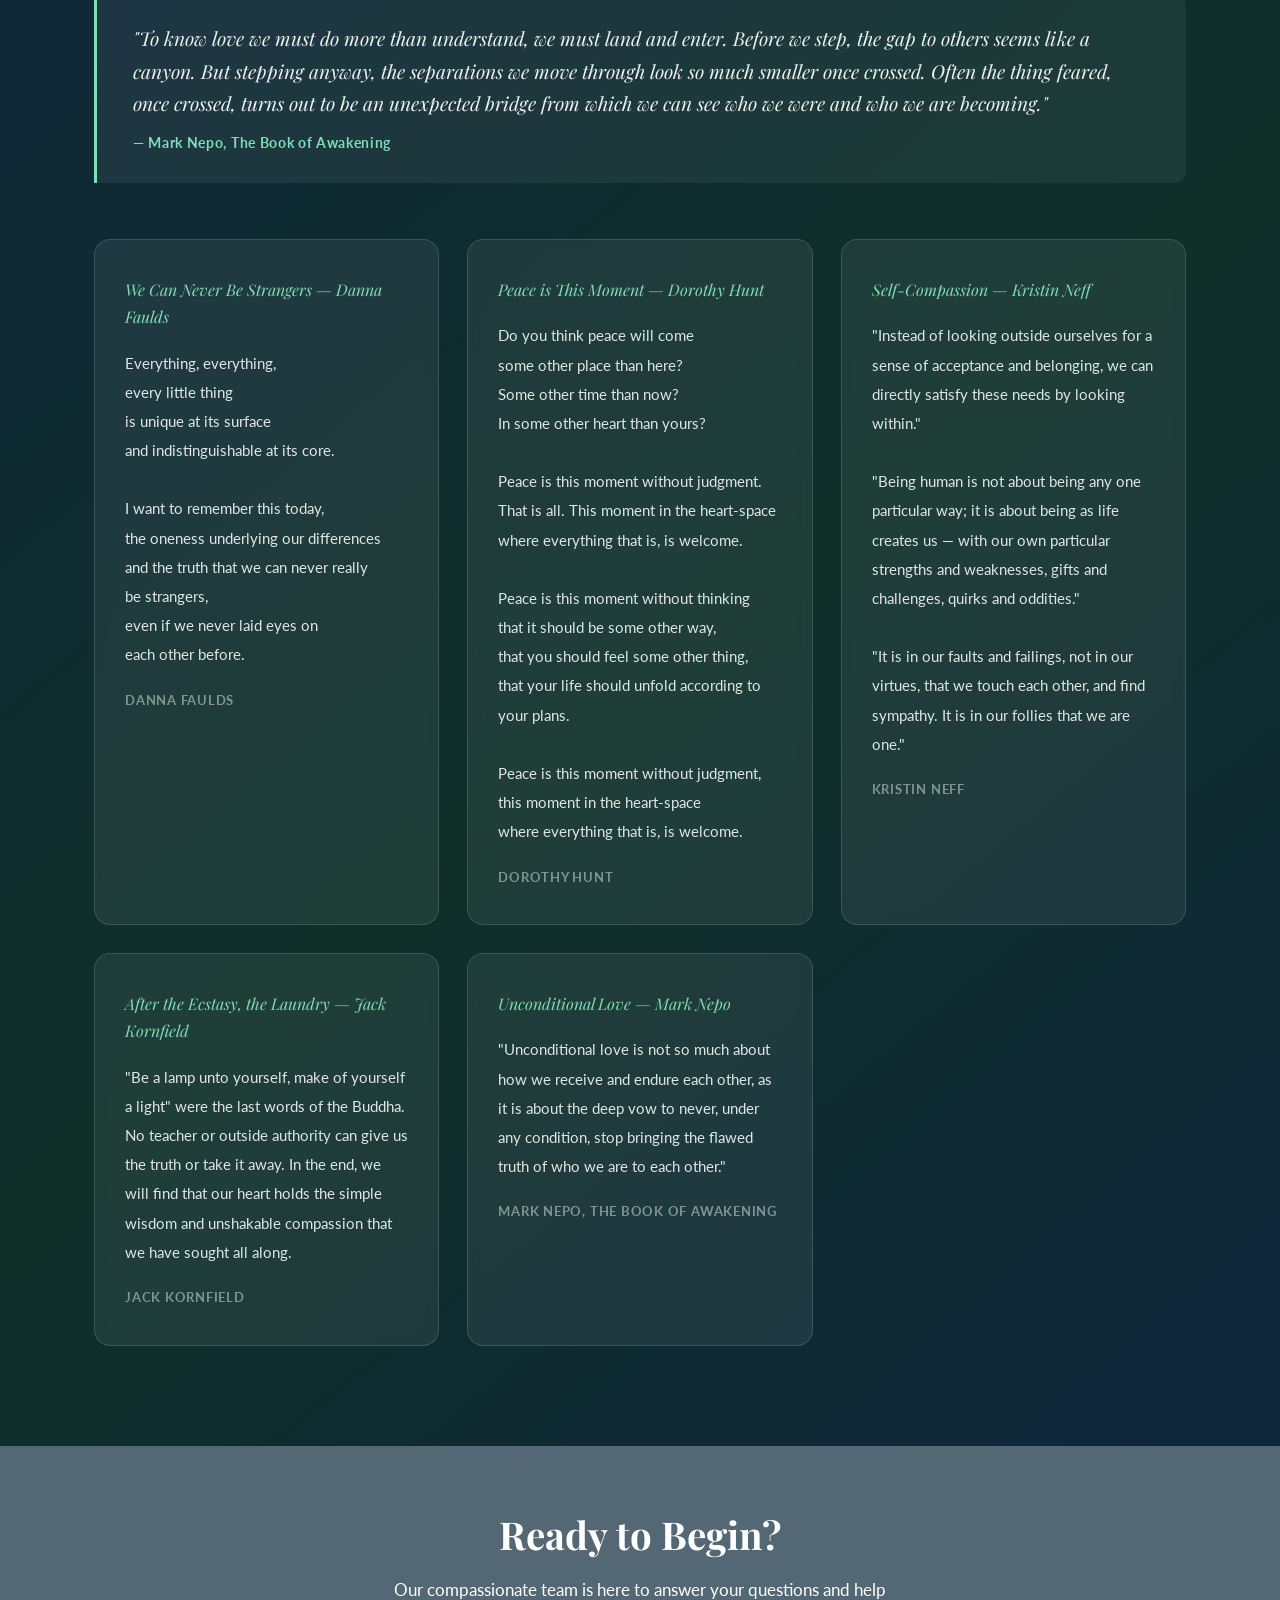
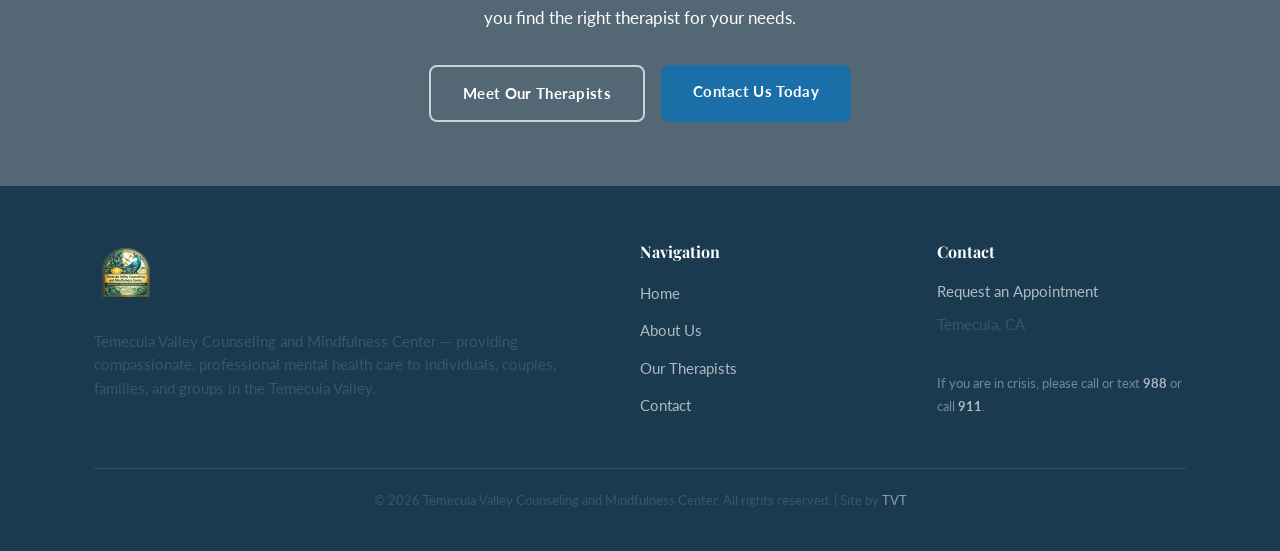
==== commit aec7b460: "Blue/green redesign: peacock hero, welcome section, poetry, Darcie bio, groups" ====
--- a/about.html
+++ b/about.html
@@ -156,13 +156,115 @@
   </div>
 </section>
 
+<!-- ── Groups ──────────────────────────────────────── -->
+<section class="groups-section">
+  <div class="container">
+    <div class="section-heading">
+      <span class="eyebrow">Community &amp; Connection</span>
+      <h2>Our Groups</h2>
+      <p>Facilitated by Darcie Dunlop, LMFT — both groups are open to new members.</p>
+      <div class="divider"></div>
+    </div>
+    <div class="group-cards">
+      <div class="group-card">
+        <h4>Dialectical Behavior Therapy (DBT) Group</h4>
+        <p>An ongoing group focused on four core skills: Mindfulness, Interpersonal Effectiveness, Emotional Regulation, and Distress Tolerance. Darcie has been facilitating this group for over eight years. Open to new members.</p>
+      </div>
+      <div class="group-card">
+        <h4>Women's Mindfulness &amp; Buddhist Psychology Group</h4>
+        <p>Using Buddhist Psychology to create calm through mindfulness and meditation — making clear the path out of suffering into more effective ways of thinking and relating to ourselves, our families, our communities, and our world. Open to new members.</p>
+      </div>
+    </div>
+  </div>
+</section>
+
+<!-- ── Poetry / Inspiration ───────────────────────── -->
+<section class="poetry-section">
+  <div class="container">
+    <div class="section-heading">
+      <span class="eyebrow">Words of Wisdom</span>
+      <h2>Readings We Return To</h2>
+      <p>Words that have guided our practice and our hearts.</p>
+      <div class="divider"></div>
+    </div>
+
+    <div class="quote-banner">
+      <p>"To know love we must do more than understand, we must land and enter. Before we step, the gap to others seems like a canyon. But stepping anyway, the separations we move through look so much smaller once crossed. Often the thing feared, once crossed, turns out to be an unexpected bridge from which we can see who we were and who we are becoming."
+        <span class="attr">— Mark Nepo, The Book of Awakening</span>
+      </p>
+    </div>
+
+    <div class="poems-grid">
+      <div class="poem-card">
+        <span class="poem-title">We Can Never Be Strangers — Danna Faulds</span>
+        <p class="poem-text">Everything, everything,
+every little thing
+is unique at its surface
+and indistinguishable at its core.
+
+I want to remember this today,
+the oneness underlying our differences
+and the truth that we can never really
+be strangers,
+even if we never laid eyes on
+each other before.</p>
+        <div class="poem-attribution">Danna Faulds</div>
+      </div>
+
+      <div class="poem-card">
+        <span class="poem-title">Peace is This Moment — Dorothy Hunt</span>
+        <p class="poem-text">Do you think peace will come
+some other place than here?
+Some other time than now?
+In some other heart than yours?
+
+Peace is this moment without judgment.
+That is all. This moment in the heart-space
+where everything that is, is welcome.
+
+Peace is this moment without thinking
+that it should be some other way,
+that you should feel some other thing,
+that your life should unfold according to your plans.
+
+Peace is this moment without judgment,
+this moment in the heart-space
+where everything that is, is welcome.</p>
+        <div class="poem-attribution">Dorothy Hunt</div>
+      </div>
+
+      <div class="poem-card">
+        <span class="poem-title">Self-Compassion — Kristin Neff</span>
+        <p class="poem-text">"Instead of looking outside ourselves for a sense of acceptance and belonging, we can directly satisfy these needs by looking within."
+
+"Being human is not about being any one particular way; it is about being as life creates us — with our own particular strengths and weaknesses, gifts and challenges, quirks and oddities."
+
+"It is in our faults and failings, not in our virtues, that we touch each other, and find sympathy. It is in our follies that we are one."</p>
+        <div class="poem-attribution">Kristin Neff</div>
+      </div>
+
+      <div class="poem-card">
+        <span class="poem-title">After the Ecstasy, the Laundry — Jack Kornfield</span>
+        <p class="poem-text">"Be a lamp unto yourself, make of yourself a light" were the last words of the Buddha. No teacher or outside authority can give us the truth or take it away. In the end, we will find that our heart holds the simple wisdom and unshakable compassion that we have sought all along.</p>
+        <div class="poem-attribution">Jack Kornfield</div>
+      </div>
+
+      <div class="poem-card">
+        <span class="poem-title">Unconditional Love — Mark Nepo</span>
+        <p class="poem-text">"Unconditional love is not so much about how we receive and endure each other, as it is about the deep vow to never, under any condition, stop bringing the flawed truth of who we are to each other."</p>
+        <div class="poem-attribution">Mark Nepo, The Book of Awakening</div>
+      </div>
+    </div>
+  </div>
+</section>
+
 <!-- ── CTA Banner ─────────────────────────────────── -->
-<section class="cta-banner">
+<section class="cta-banner cta-peacock">
   <div class="container">
     <h2>Ready to Begin?</h2>
     <p>Our compassionate team is here to answer your questions and help you find the right therapist for your needs.</p>
     <div style="display: flex; gap: 16px; justify: center; justify-content: center; flex-wrap: wrap;">
-      <a href="therapists.html" class="btn btn-outline">Meet Our Therapists</a>
+      <a href="therapists.html" class="btn btn-outline-light">Meet Our Therapists</a>
       <a href="contact.html" class="btn btn-primary">Contact Us Today</a>
     </div>
   </div>
--- a/css/style.css
+++ b/css/style.css
@@ -6,19 +6,19 @@
 @import url('https://fonts.googleapis.com/css2?family=Playfair+Display:ital,wght@0,400;0,600;1,400&family=Lato:wght@300;400;700&display=swap');
 
 :root {
-  --teal:        #3A8A8F;
-  --teal-dark:   #2A6B70;
-  --teal-light:  #EBF5F5;
-  --gold:        #C9A227;
-  --gold-light:  #F5EDD3;
-  --sage:        #7A9E7E;
-  --cream:       #FAF7F2;
+  --teal:        #1B6FA8;
+  --teal-dark:   #145A8A;
+  --teal-light:  #E3F2FA;
+  --gold:        #2D7D5E;
+  --gold-light:  #E5F5EE;
+  --sage:        #4A9B7A;
+  --cream:       #F5F9FC;
   --warm-white:  #FFFFFF;
-  --text-dark:   #2C3E35;
-  --text-mid:    #4A5D53;
-  --text-light:  #7A8F83;
-  --border:      #DDE8E0;
-  --shadow:      rgba(58, 138, 143, 0.12);
+  --text-dark:   #1A3A50;
+  --text-mid:    #3A5570;
+  --text-light:  #6A85A0;
+  --border:      #C5DCF0;
+  --shadow:      rgba(27, 111, 168, 0.12);
 }
 
 *, *::before, *::after { box-sizing: border-box; margin: 0; padding: 0; }
@@ -138,8 +138,10 @@
 
 /* ── Hero ───────────────────────────────────────── */
 .hero {
-  background: linear-gradient(135deg, #EBF5F5 0%, #F5EDD3 50%, #EBF5F5 100%);
-  padding: 100px 0 80px;
+  background-image: url('../images/Peacock 1.jpg');
+  background-size: cover;
+  background-position: center 30%;
+  padding: 160px 0 140px;
   text-align: center;
   position: relative;
   overflow: hidden;
@@ -149,7 +151,7 @@
   content: '';
   position: absolute;
   inset: 0;
-  background: url("data:image/svg+xml,%3Csvg width='60' height='60' viewBox='0 0 60 60' xmlns='http://www.w3.org/2000/svg'%3E%3Cg fill='none' fill-rule='evenodd'%3E%3Cg fill='%233A8A8F' fill-opacity='0.04'%3E%3Ccircle cx='30' cy='30' r='4'/%3E%3C/g%3E%3C/g%3E%3C/svg%3E");
+  background: rgba(16, 38, 60, 0.62);
   pointer-events: none;
 }
 
@@ -157,8 +159,8 @@
 
 .hero-eyebrow {
   display: inline-block;
-  background: var(--gold-light);
-  color: var(--gold);
+  background: rgba(255,255,255,0.15);
+  color: rgba(255,255,255,0.95);
   font-weight: 700;
   font-size: 0.8rem;
   letter-spacing: 0.12em;
@@ -166,24 +168,24 @@
   padding: 6px 16px;
   border-radius: 20px;
   margin-bottom: 24px;
-  border: 1px solid #E0C86A;
+  border: 1px solid rgba(255,255,255,0.35);
 }
 
 .hero h1 {
   margin-bottom: 20px;
-  color: var(--text-dark);
+  color: #fff;
 }
 
 .hero h1 em {
   font-style: italic;
-  color: var(--teal);
+  color: #80DDB5;
 }
 
 .hero-subtitle {
   font-size: 1.15rem;
-  max-width: 600px;
+  max-width: 640px;
   margin: 0 auto 36px;
-  color: var(--text-mid);
+  color: rgba(255,255,255,0.88);
 }
 
 .btn {
@@ -225,6 +227,7 @@
 .hero-content--split {
   display: flex;
   align-items: center;
+  justify-content: center;
   gap: 56px;
   text-align: left;
 }
@@ -234,12 +237,12 @@
 }
 
 .hero-logo-col img {
-  width: 240px;
+  width: 288px;
   height: auto;
   filter: drop-shadow(0 8px 24px rgba(58,138,143,0.18));
 }
 
-.hero-text-col { flex: 1; }
+.hero-text-col { max-width: 560px; }
 
 .hero-text-col .hero-eyebrow { display: inline-block; }
 
@@ -476,7 +479,7 @@
   margin-bottom: 40px;
 }
 
-.footer-brand img { height: 64px; margin-bottom: 16px; filter: brightness(0) invert(1); opacity: 0.85; }
+.footer-brand img { height: 64px; margin-bottom: 16px; }
 .footer-brand p { font-size: 0.92rem; line-height: 1.6; }
 
 .footer-col h4 {
@@ -1038,9 +1041,34 @@
 }
 
 @media (max-width: 640px) {
-  nav ul { display: none; }
-  nav ul.open { display: flex; flex-direction: column; position: absolute; top: 100%; left: 0; right: 0; background: #fff; padding: 16px 24px; box-shadow: 0 8px 20px var(--shadow); border-top: 1px solid var(--border); gap: 4px; }
-  nav { position: relative; }
+  nav ul {
+    display: flex;
+    flex-direction: column;
+    position: absolute;
+    top: 100%;
+    left: 0;
+    right: 0;
+    background: var(--teal-dark);
+    padding: 16px 24px;
+    gap: 4px;
+    max-height: 0;
+    overflow: hidden;
+    opacity: 0;
+    transition: max-height 0.4s cubic-bezier(0.4, 0, 0.2, 1), opacity 0.3s ease;
+  }
+  nav ul.open {
+    max-height: 300px;
+    opacity: 1;
+  }
+  nav ul li a {
+    color: rgba(255, 255, 255, 0.85);
+  }
+  nav ul li a:hover,
+  nav ul li a.active {
+    background: rgba(255, 255, 255, 0.1);
+    color: #fff;
+  }
+  nav { position: static; }
   .hamburger { display: flex; }
   header { position: relative; }
 
@@ -1051,3 +1079,192 @@
 
   .contact-form-wrap { padding: 28px 20px; }
 }
+
+/* ── Hero outline button (white variant) ────────── */
+.btn-outline-light {
+  background: transparent;
+  color: #fff;
+  border: 2px solid rgba(255,255,255,0.7);
+}
+.btn-outline-light:hover {
+  background: rgba(255,255,255,0.18);
+  color: #fff;
+  transform: translateY(-2px);
+}
+
+/* ── Welcome Section ────────────────────────────── */
+.welcome-section { background: var(--warm-white); }
+
+.welcome-inner {
+  display: grid;
+  grid-template-columns: 1fr 1fr;
+  gap: 64px;
+  align-items: center;
+}
+
+.welcome-text .eyebrow {
+  display: inline-block;
+  color: var(--teal);
+  font-weight: 700;
+  font-size: 0.8rem;
+  letter-spacing: 0.12em;
+  text-transform: uppercase;
+  margin-bottom: 12px;
+}
+
+.welcome-text h2 { margin-bottom: 20px; }
+.welcome-text p  { font-size: 1.02rem; }
+
+.welcome-image {
+  border-radius: 20px;
+  overflow: hidden;
+  box-shadow: 0 20px 56px var(--shadow);
+}
+
+.welcome-image img {
+  width: 100%;
+  height: 500px;
+  object-fit: cover;
+  display: block;
+}
+
+/* ── Poetry / Inspiration Section ───────────────── */
+.poetry-section {
+  background: linear-gradient(140deg, #10263C 0%, #0E3028 55%, #10263C 100%);
+  padding: 100px 0;
+}
+
+.poetry-section .section-heading .eyebrow,
+.poetry-section .section-heading h2,
+.poetry-section .section-heading p { color: #fff; }
+
+.poetry-section .divider {
+  background: linear-gradient(90deg, #80DDB5, #5BA3D4);
+}
+
+.quote-banner {
+  background: rgba(255,255,255,0.06);
+  border-left: 3px solid #80DDB5;
+  padding: 28px 36px;
+  margin-bottom: 56px;
+  border-radius: 0 12px 12px 0;
+}
+
+.quote-banner p {
+  font-family: 'Playfair Display', serif;
+  font-size: 1.2rem;
+  font-style: italic;
+  color: rgba(255,255,255,0.92);
+  margin: 0;
+}
+
+.quote-banner .attr {
+  display: block;
+  margin-top: 12px;
+  font-family: 'Lato', sans-serif;
+  font-size: 0.85rem;
+  color: #80DDB5;
+  font-style: normal;
+  font-weight: 700;
+  letter-spacing: 0.05em;
+}
+
+.poems-grid {
+  display: grid;
+  grid-template-columns: repeat(auto-fit, minmax(280px, 1fr));
+  gap: 28px;
+}
+
+.poem-card {
+  background: rgba(255,255,255,0.07);
+  border: 1px solid rgba(255,255,255,0.13);
+  border-radius: 16px;
+  padding: 36px 30px;
+  backdrop-filter: blur(6px);
+}
+
+.poem-card .poem-title {
+  display: block;
+  font-family: 'Playfair Display', serif;
+  font-size: 1rem;
+  font-style: italic;
+  color: #80DDB5;
+  margin-bottom: 18px;
+}
+
+.poem-card .poem-text {
+  color: rgba(255,255,255,0.87);
+  font-size: 0.96rem;
+  line-height: 1.9;
+  white-space: pre-line;
+  margin-bottom: 20px;
+}
+
+.poem-card .poem-attribution {
+  font-size: 0.8rem;
+  font-weight: 700;
+  color: rgba(255,255,255,0.45);
+  letter-spacing: 0.06em;
+  text-transform: uppercase;
+}
+
+/* ── CTA with Peacock background ─────────────────── */
+.cta-peacock {
+  background-image: url('../images/Peacock 3.jpg');
+  background-size: cover;
+  background-position: center;
+  position: relative;
+  border: none;
+}
+
+.cta-peacock::before {
+  content: '';
+  position: absolute;
+  inset: 0;
+  background: rgba(16, 38, 60, 0.68);
+}
+
+.cta-peacock .container { position: relative; z-index: 1; }
+.cta-peacock h2,
+.cta-peacock p { color: #fff; }
+
+/* ── Groups highlight box ────────────────────────── */
+.groups-section { background: var(--cream); }
+
+.groups-box {
+  background: var(--warm-white);
+  border: 1px solid var(--border);
+  border-radius: 20px;
+  padding: 48px;
+  margin-top: 48px;
+}
+
+.groups-box h3 {
+  color: var(--teal-dark);
+  margin-bottom: 16px;
+}
+
+.groups-box p { font-size: 1.02rem; }
+
+.group-cards {
+  display: grid;
+  grid-template-columns: 1fr 1fr;
+  gap: 28px;
+  margin-top: 32px;
+}
+
+.group-card {
+  background: var(--teal-light);
+  border-radius: 14px;
+  padding: 28px 24px;
+  border-left: 4px solid var(--teal);
+}
+
+.group-card h4 { color: var(--teal-dark); margin-bottom: 10px; }
+.group-card p  { font-size: 0.95rem; margin: 0; }
+
+@media (max-width: 900px) {
+  .welcome-inner { grid-template-columns: 1fr; gap: 40px; }
+  .welcome-image { display: none; }
+  .group-cards   { grid-template-columns: 1fr; }
+}
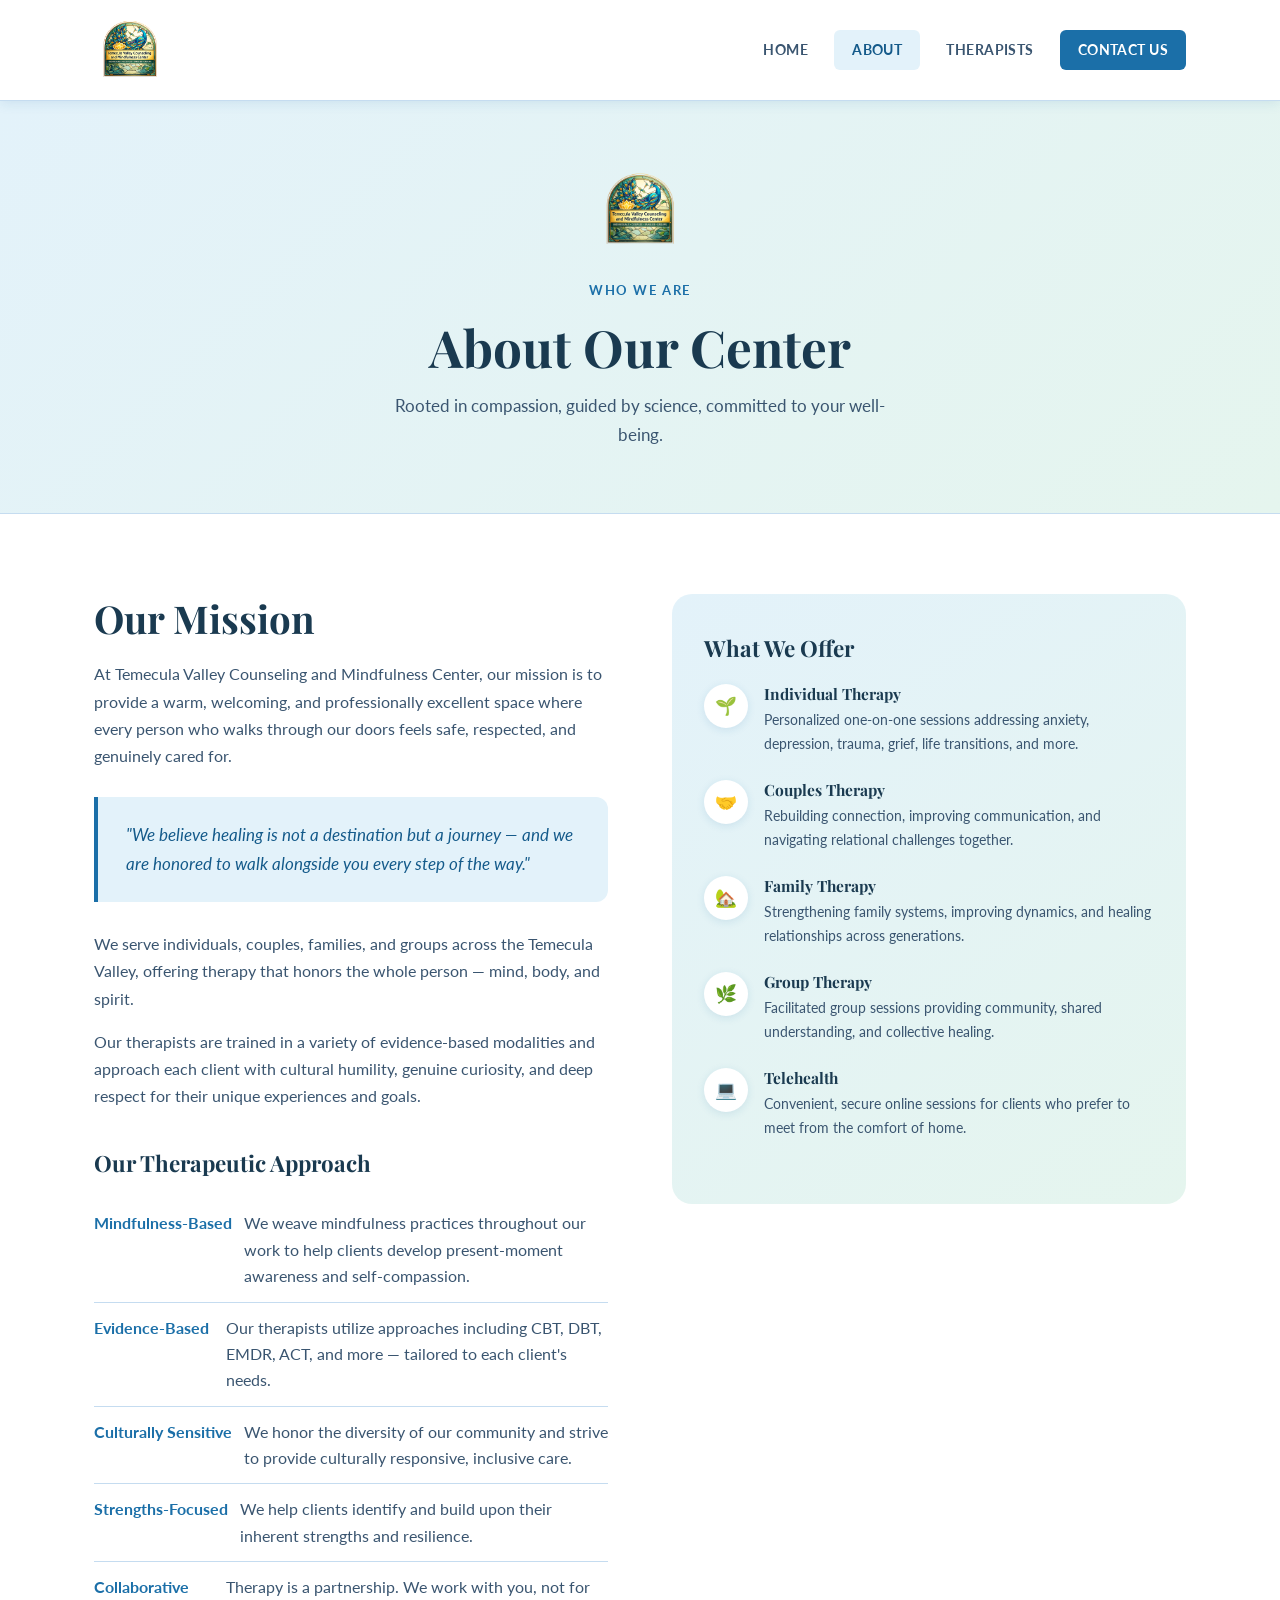
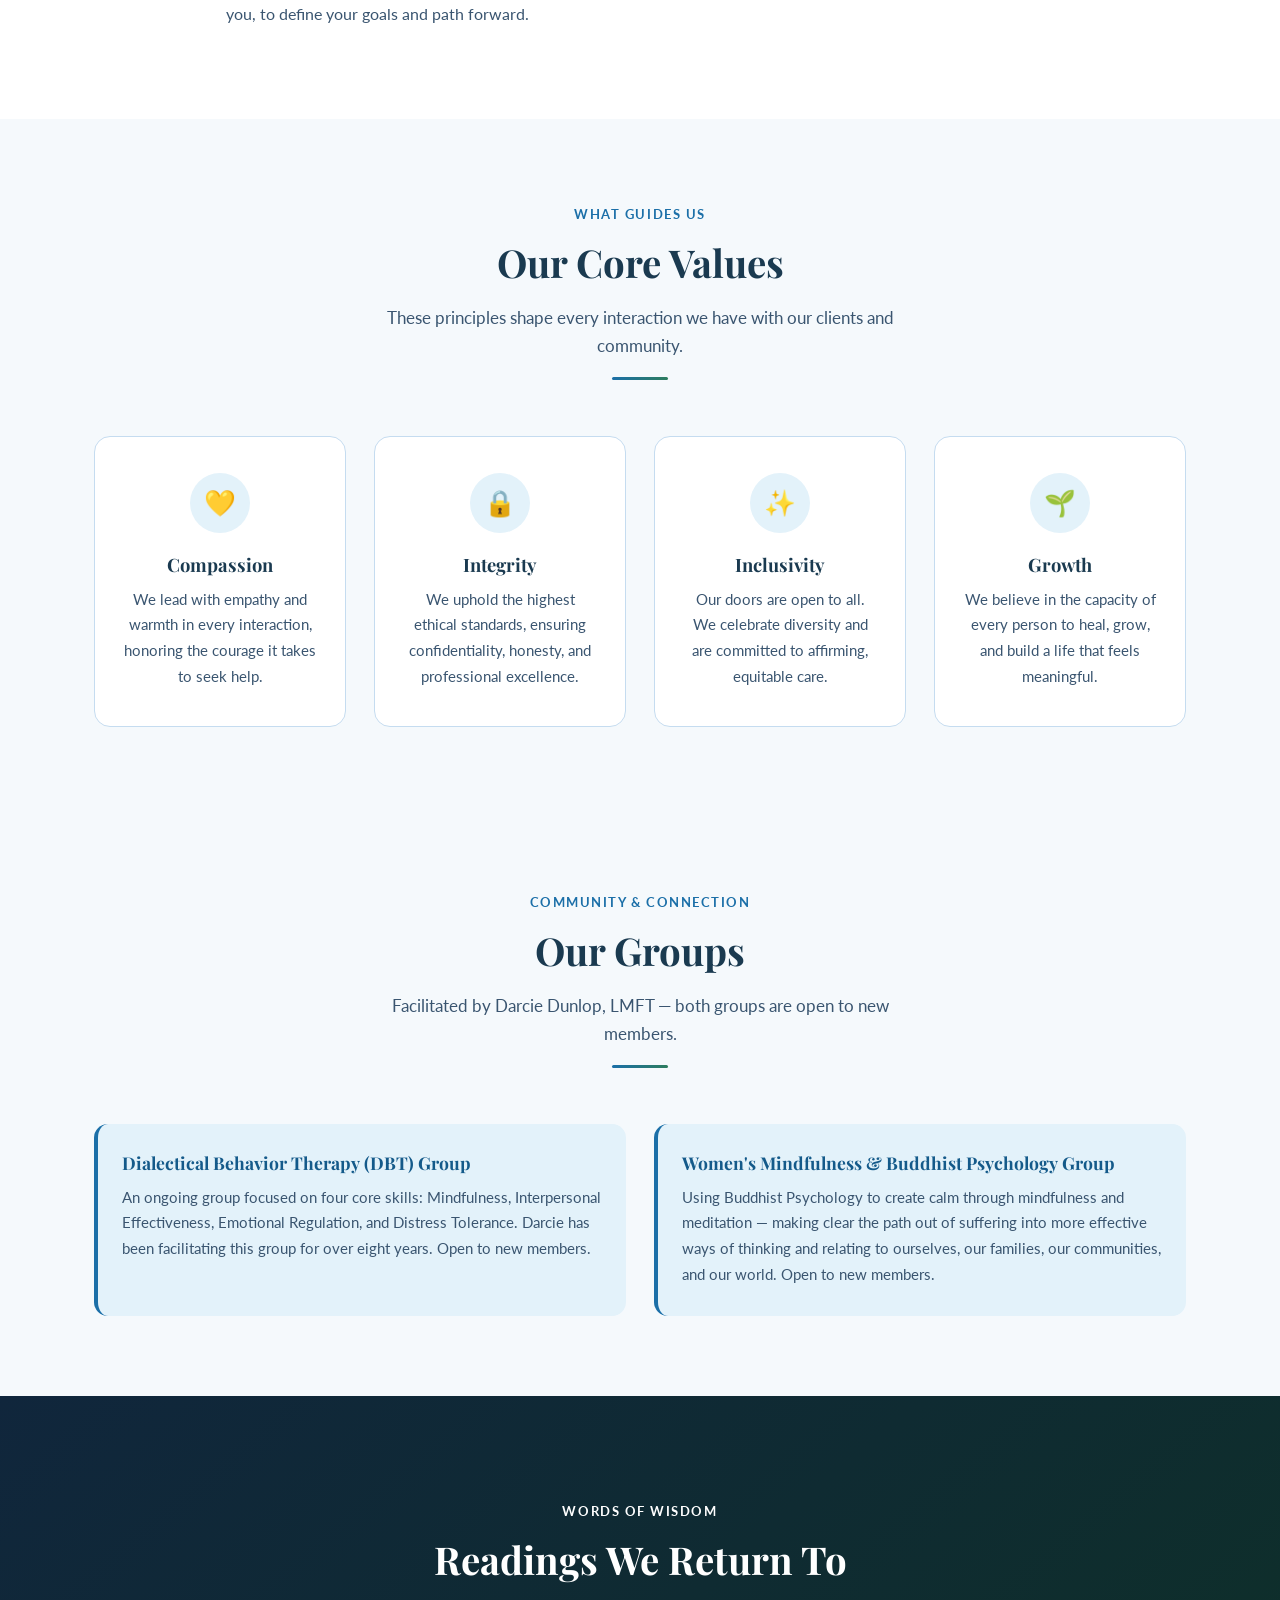
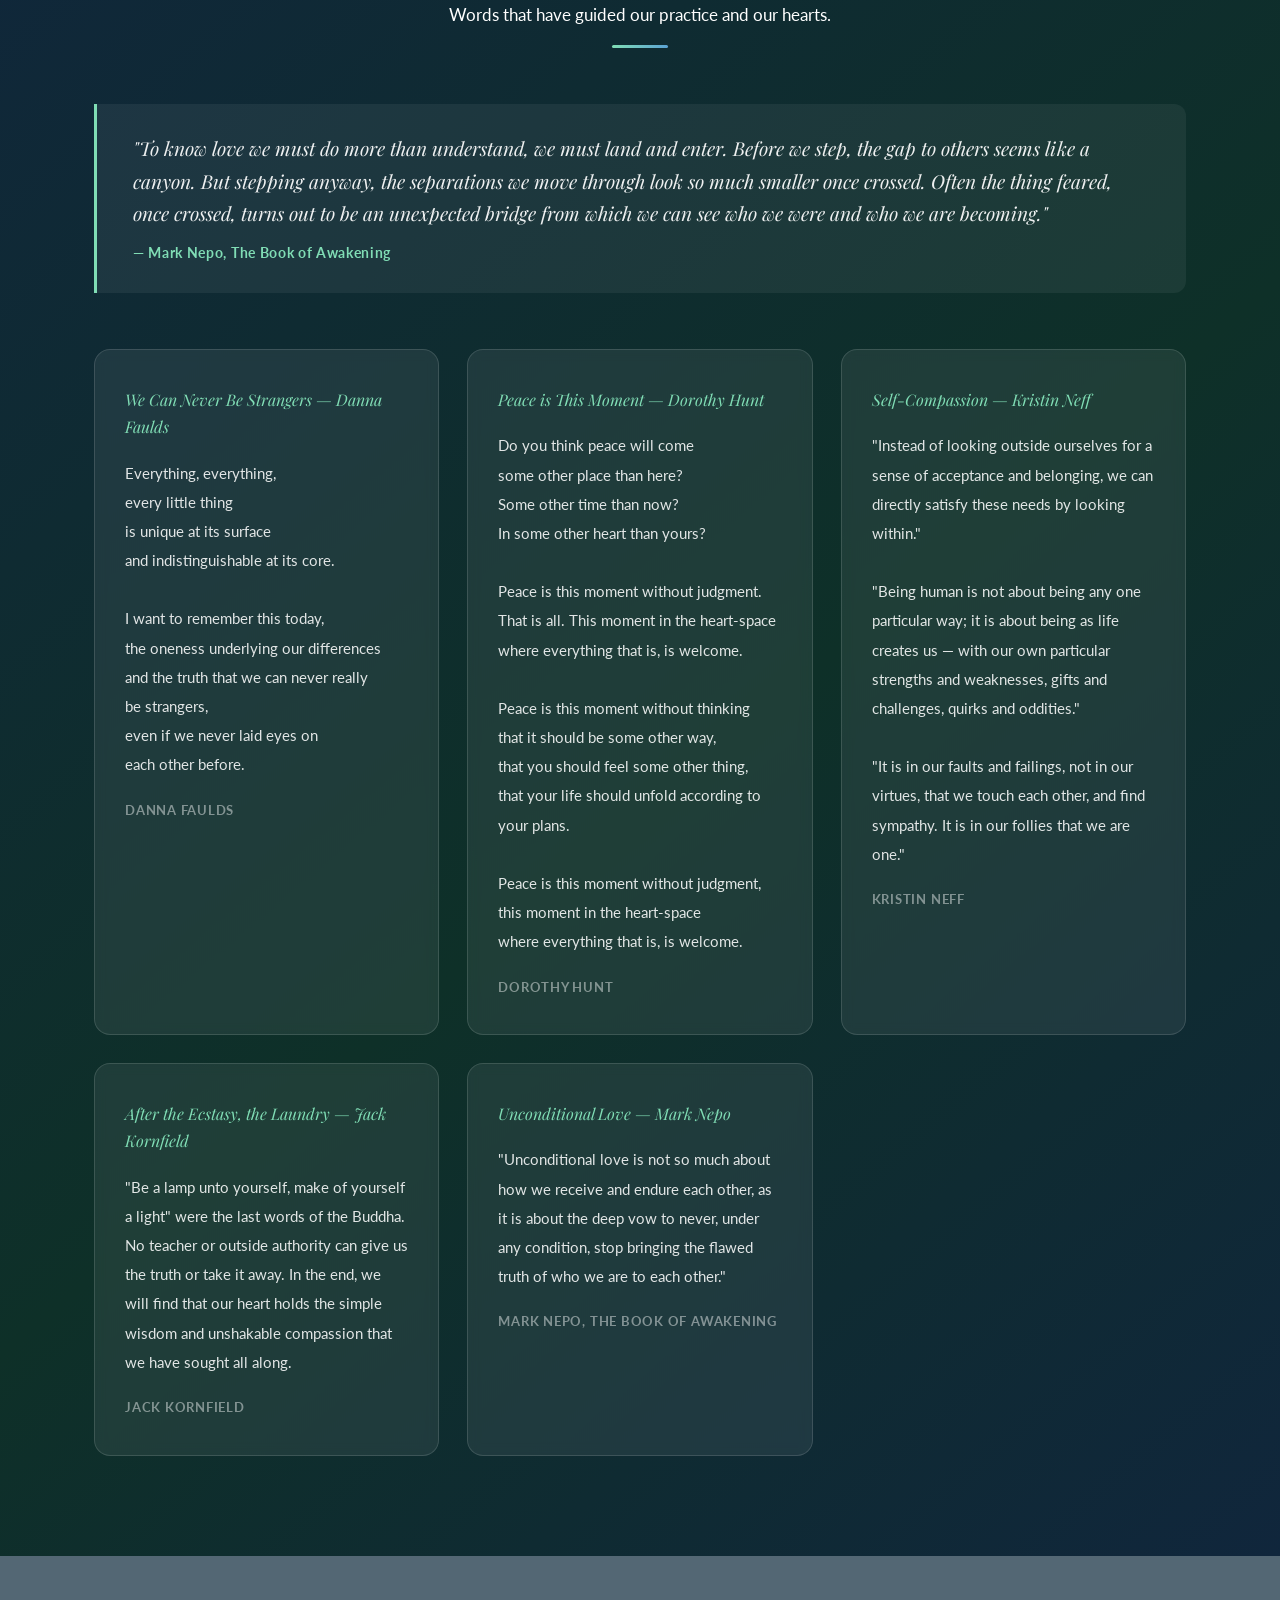
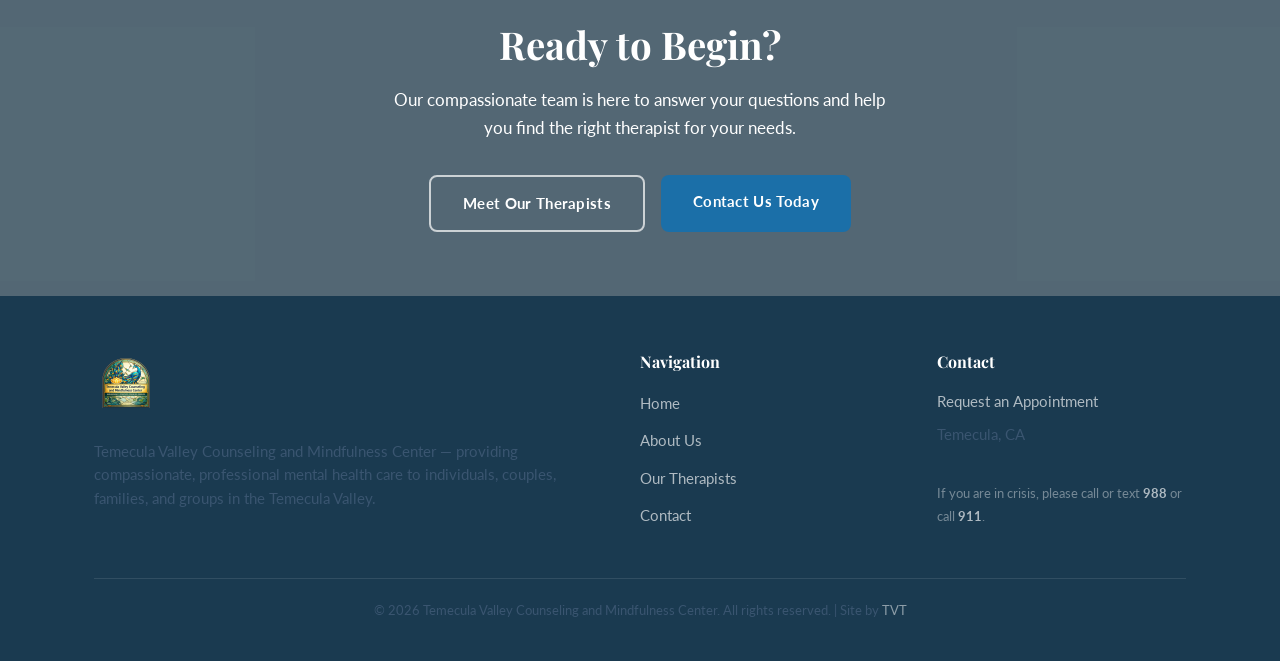
==== commit 6416a65a: "Lighten hero overlay, add logo to about page" ====
--- a/about.html
+++ b/about.html
@@ -32,6 +32,7 @@
 <!-- ── Page Hero ─────────────────────────────────── -->
 <div class="page-hero">
   <div class="container">
+    <img src="images/logo.png" alt="Temecula Valley Counseling and Mindfulness Center" style="height:90px;width:auto;margin-bottom:20px;display:block;margin-left:auto;margin-right:auto;">
     <span class="eyebrow">Who We Are</span>
     <h1>About Our Center</h1>
     <p>Rooted in compassion, guided by science, committed to your well-being.</p>
--- a/css/style.css
+++ b/css/style.css
@@ -151,7 +151,7 @@
   content: '';
   position: absolute;
   inset: 0;
-  background: rgba(16, 38, 60, 0.62);
+  background: rgba(16, 38, 60, 0.42);
   pointer-events: none;
 }
 
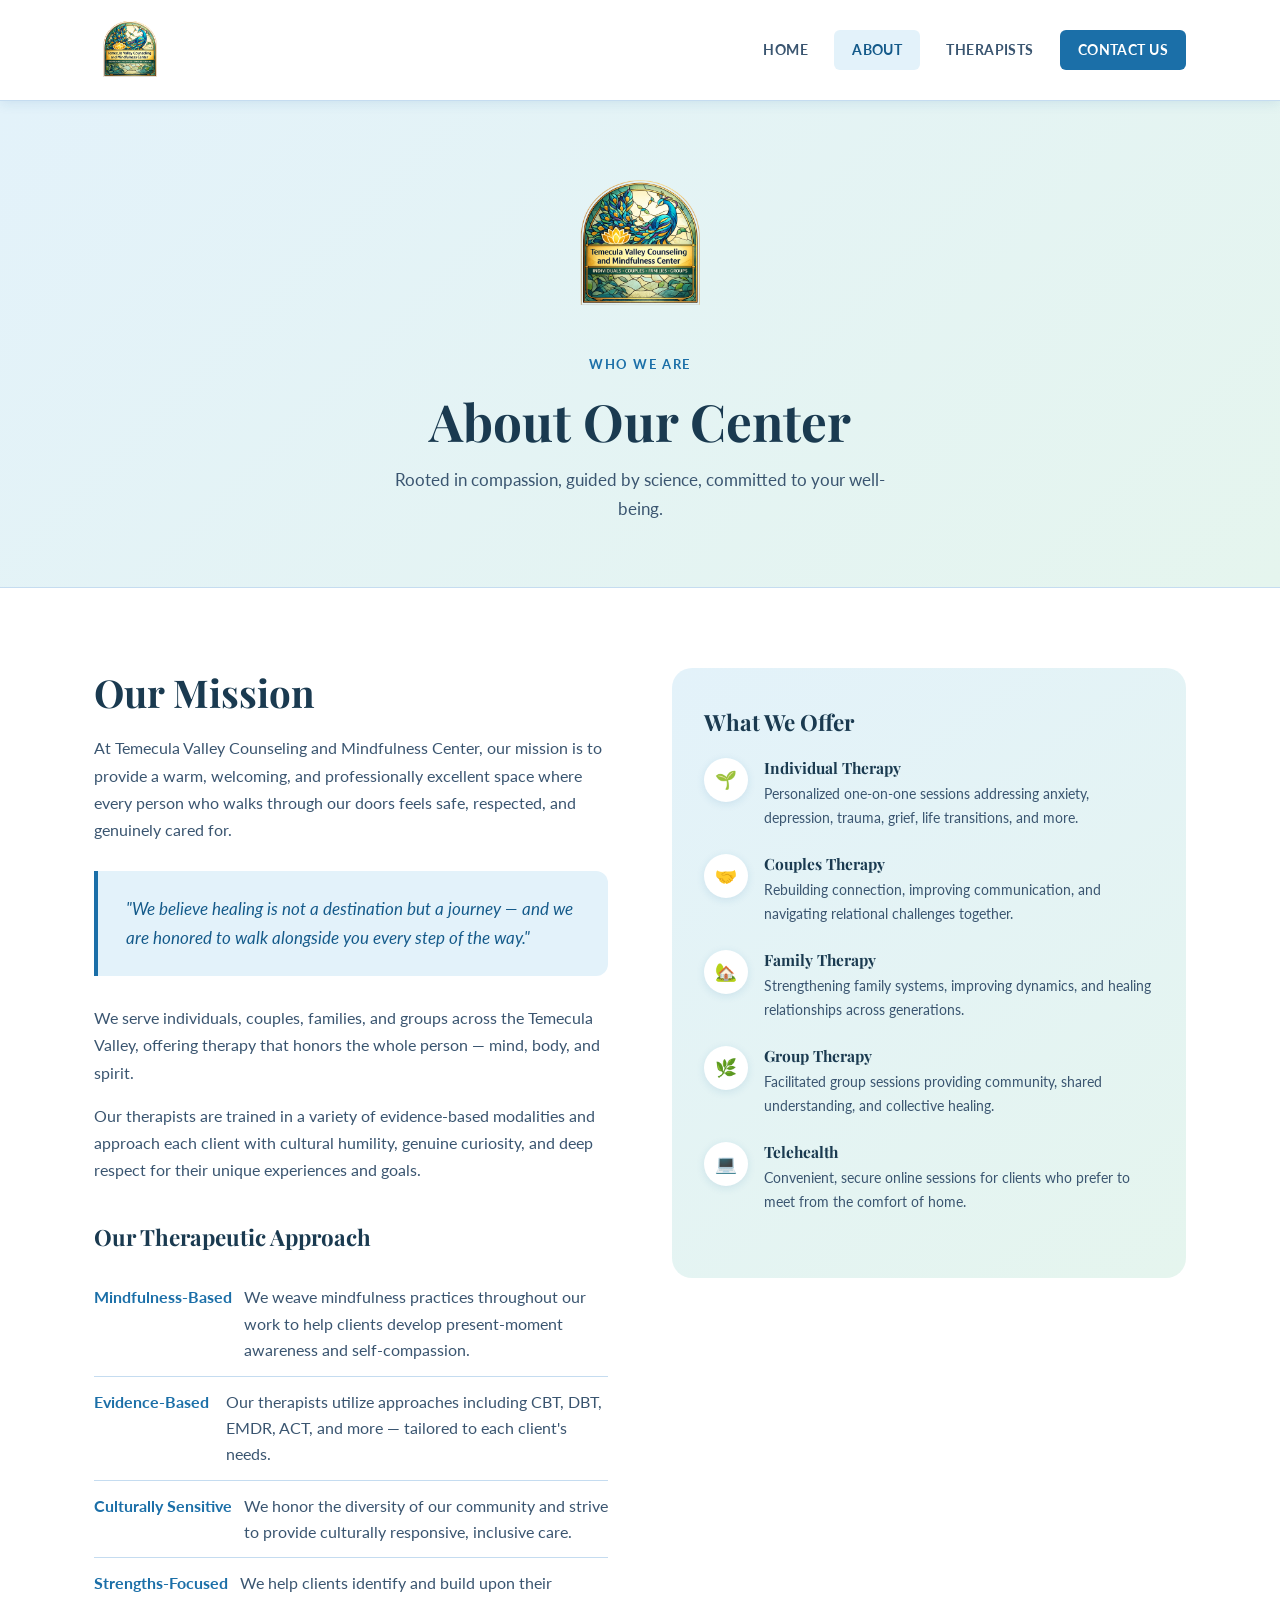
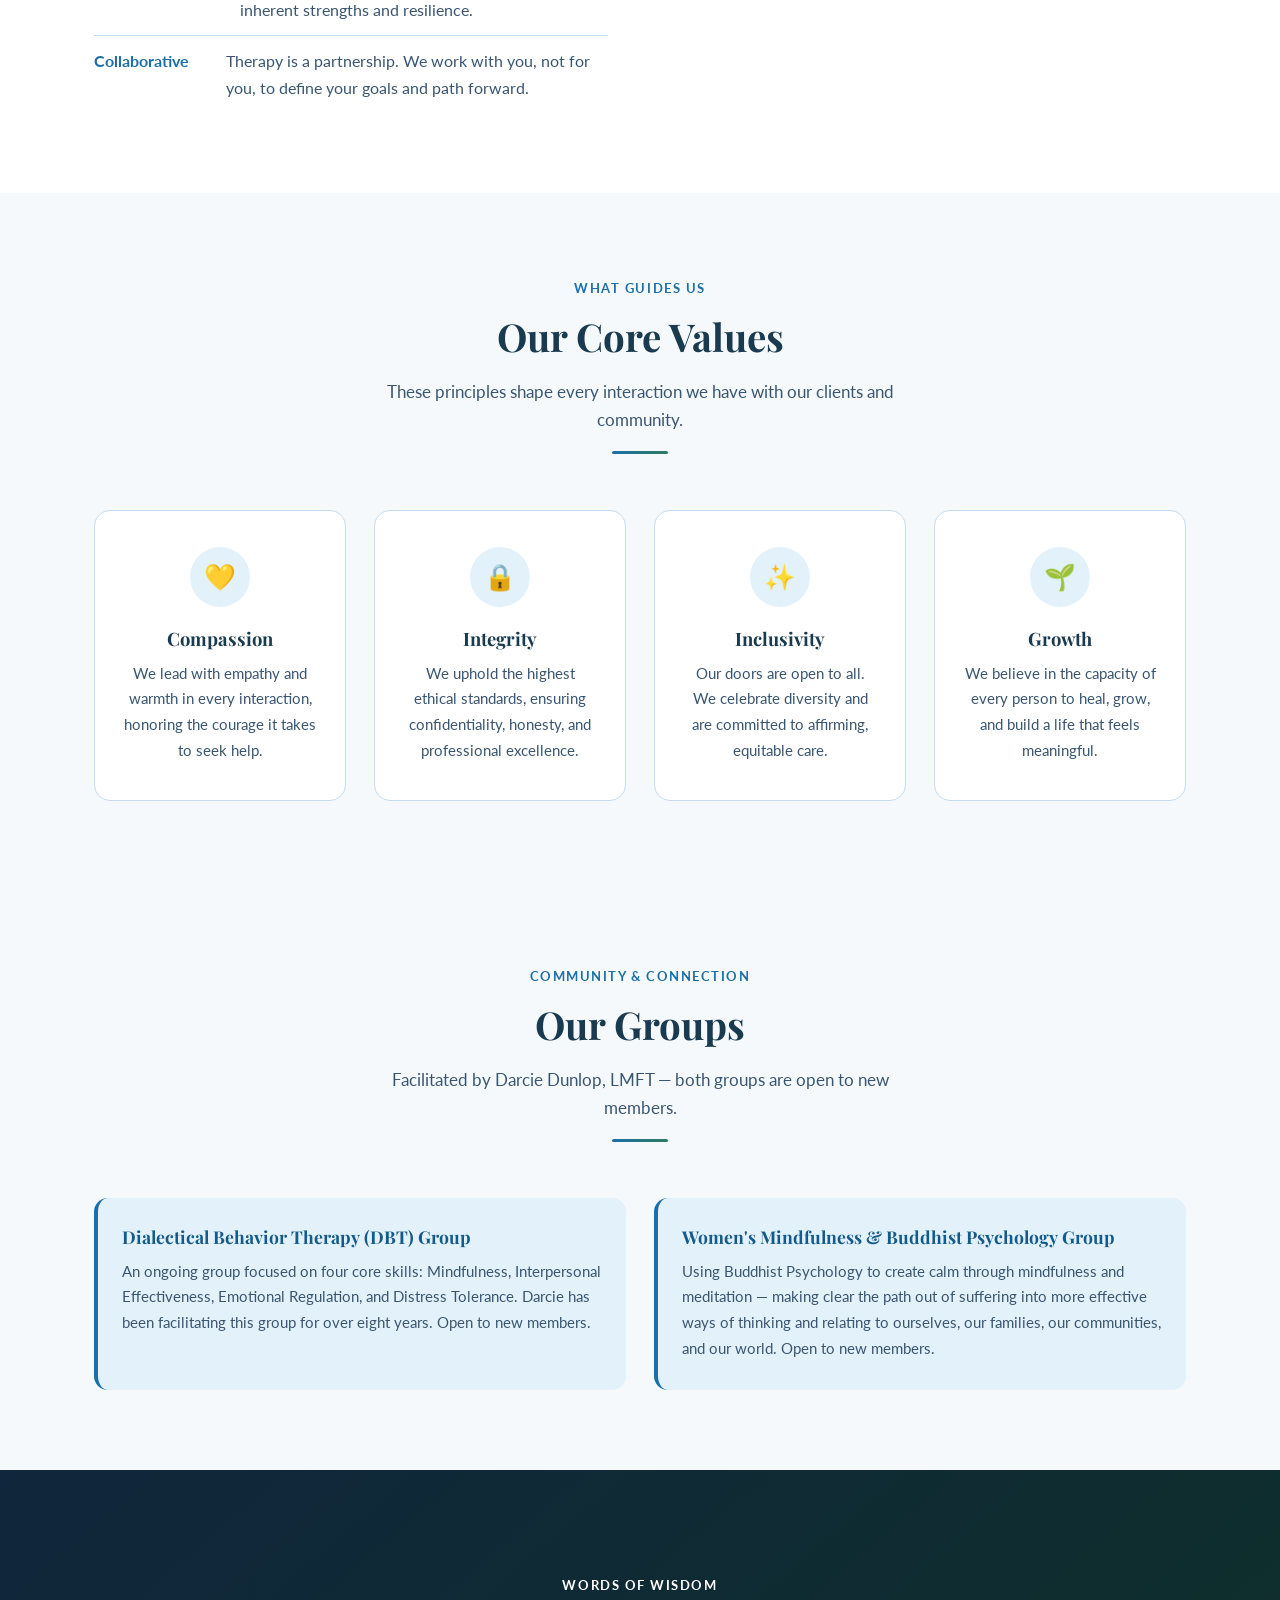
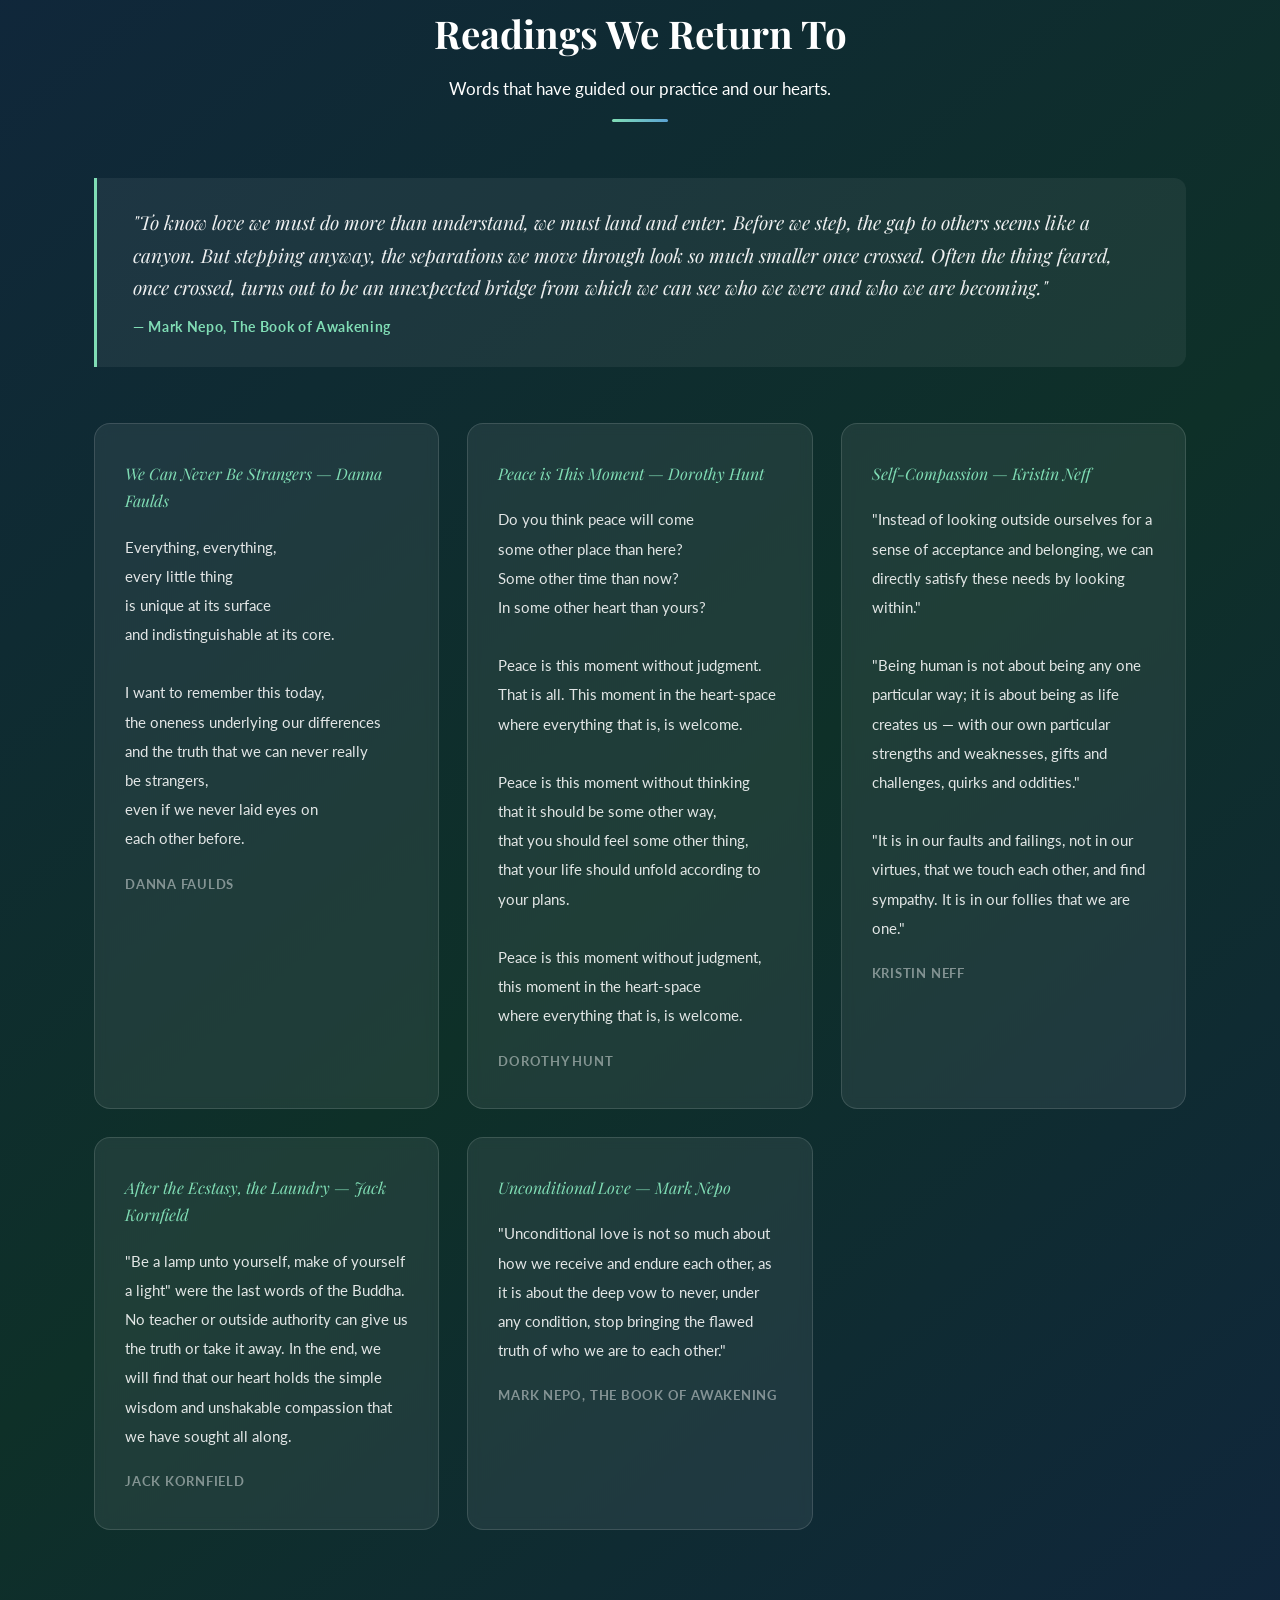
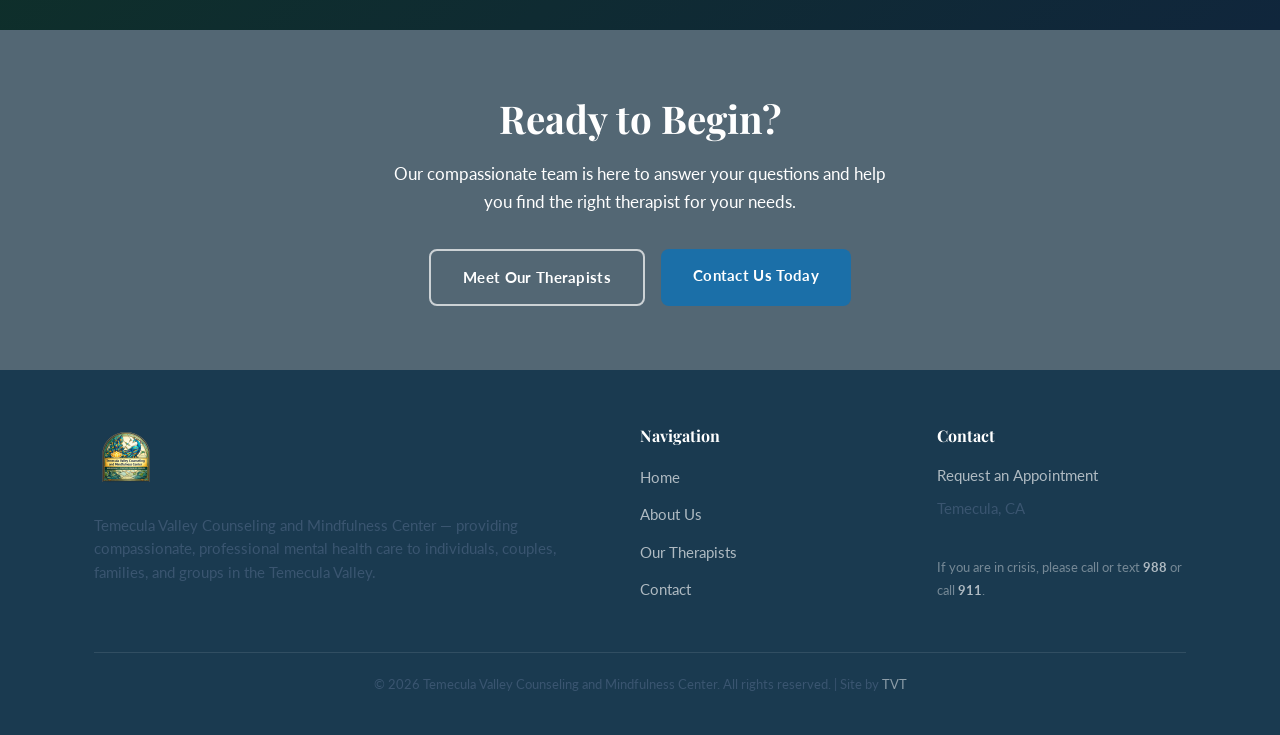
==== commit 89d041b3: "Lighten hero with white overlay, dark text; larger about logo" ====
--- a/about.html
+++ b/about.html
@@ -32,7 +32,7 @@
 <!-- ── Page Hero ─────────────────────────────────── -->
 <div class="page-hero">
   <div class="container">
-    <img src="images/logo.png" alt="Temecula Valley Counseling and Mindfulness Center" style="height:90px;width:auto;margin-bottom:20px;display:block;margin-left:auto;margin-right:auto;">
+    <img src="images/logo.png" alt="Temecula Valley Counseling and Mindfulness Center" style="height:160px;width:auto;margin-bottom:24px;display:block;margin-left:auto;margin-right:auto;">
     <span class="eyebrow">Who We Are</span>
     <h1>About Our Center</h1>
     <p>Rooted in compassion, guided by science, committed to your well-being.</p>
--- a/css/style.css
+++ b/css/style.css
@@ -151,7 +151,7 @@
   content: '';
   position: absolute;
   inset: 0;
-  background: rgba(16, 38, 60, 0.42);
+  background: rgba(255, 255, 255, 0.58);
   pointer-events: none;
 }
 
@@ -159,8 +159,8 @@
 
 .hero-eyebrow {
   display: inline-block;
-  background: rgba(255,255,255,0.15);
-  color: rgba(255,255,255,0.95);
+  background: var(--gold-light);
+  color: var(--gold);
   font-weight: 700;
   font-size: 0.8rem;
   letter-spacing: 0.12em;
@@ -168,24 +168,24 @@
   padding: 6px 16px;
   border-radius: 20px;
   margin-bottom: 24px;
-  border: 1px solid rgba(255,255,255,0.35);
+  border: 1px solid var(--gold);
 }
 
 .hero h1 {
   margin-bottom: 20px;
-  color: #fff;
+  color: var(--text-dark);
 }
 
 .hero h1 em {
   font-style: italic;
-  color: #80DDB5;
+  color: var(--teal);
 }
 
 .hero-subtitle {
   font-size: 1.15rem;
   max-width: 640px;
   margin: 0 auto 36px;
-  color: rgba(255,255,255,0.88);
+  color: var(--text-mid);
 }
 
 .btn {
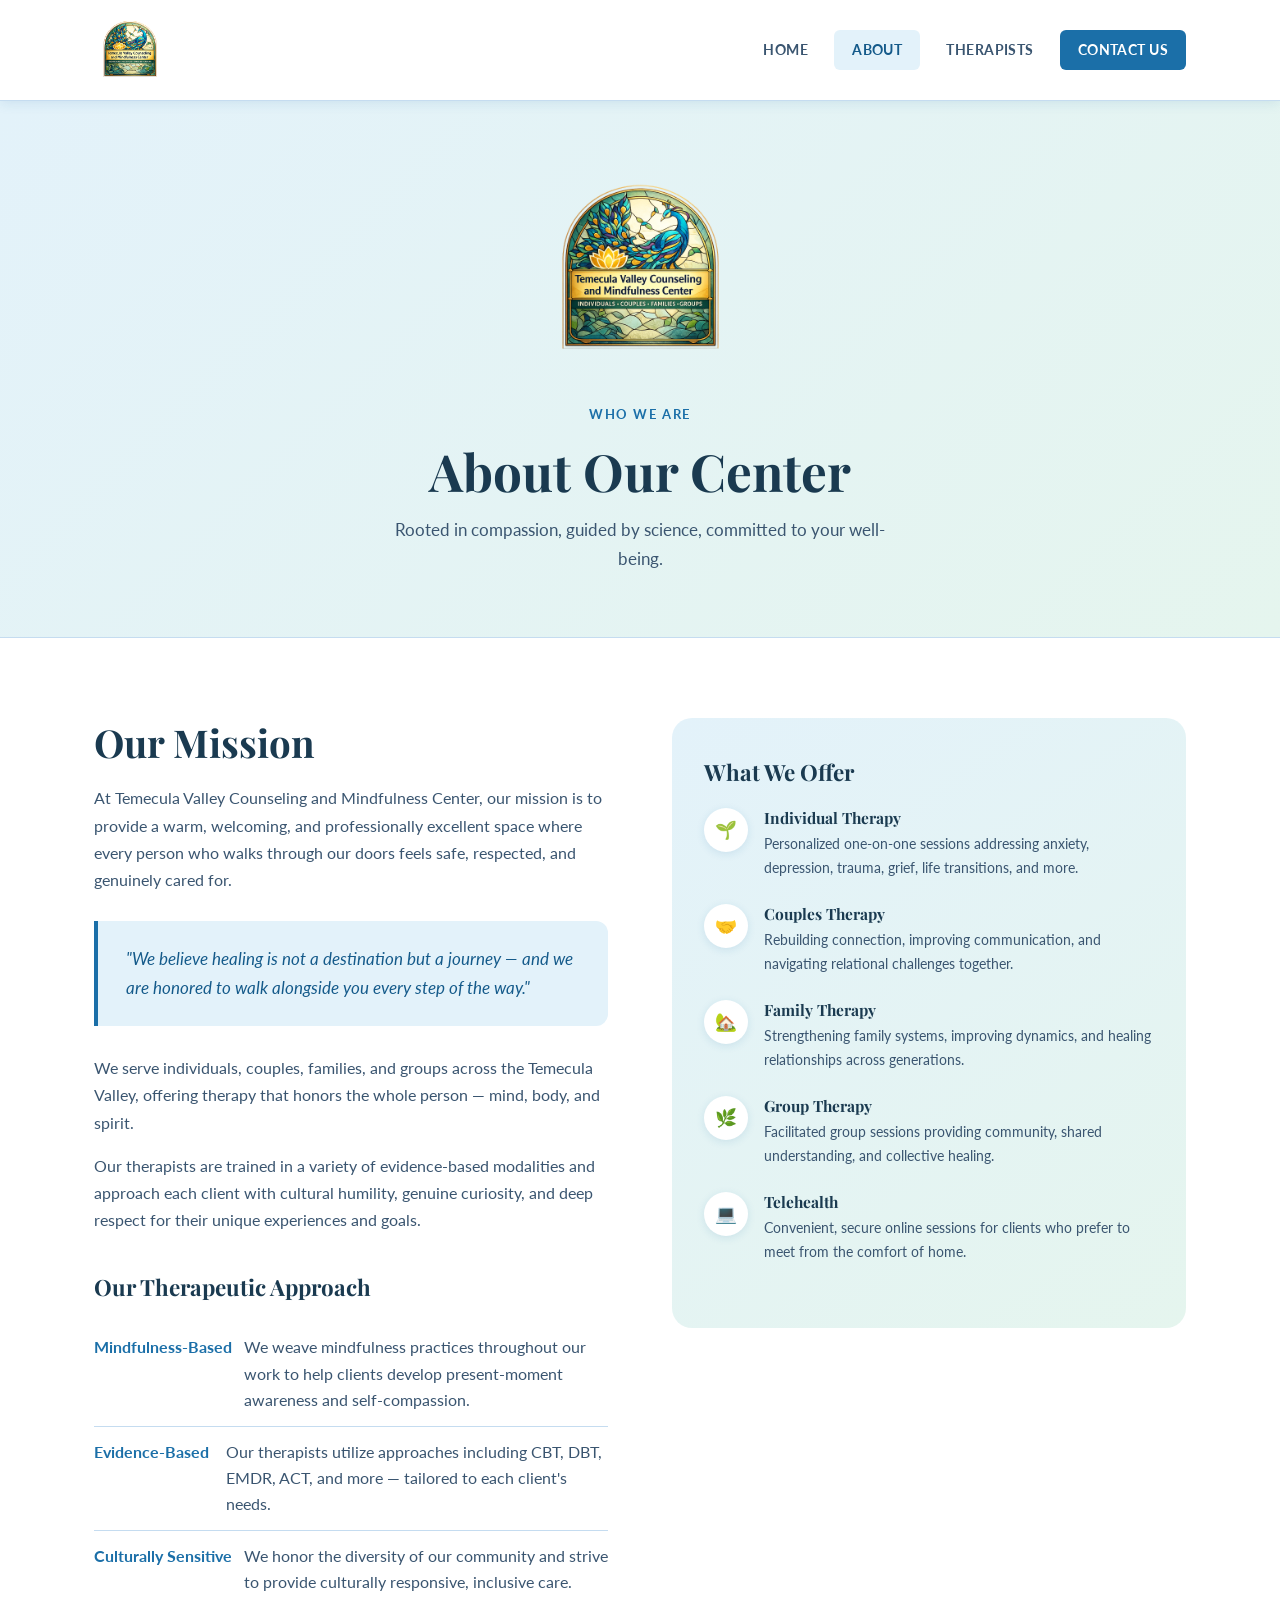
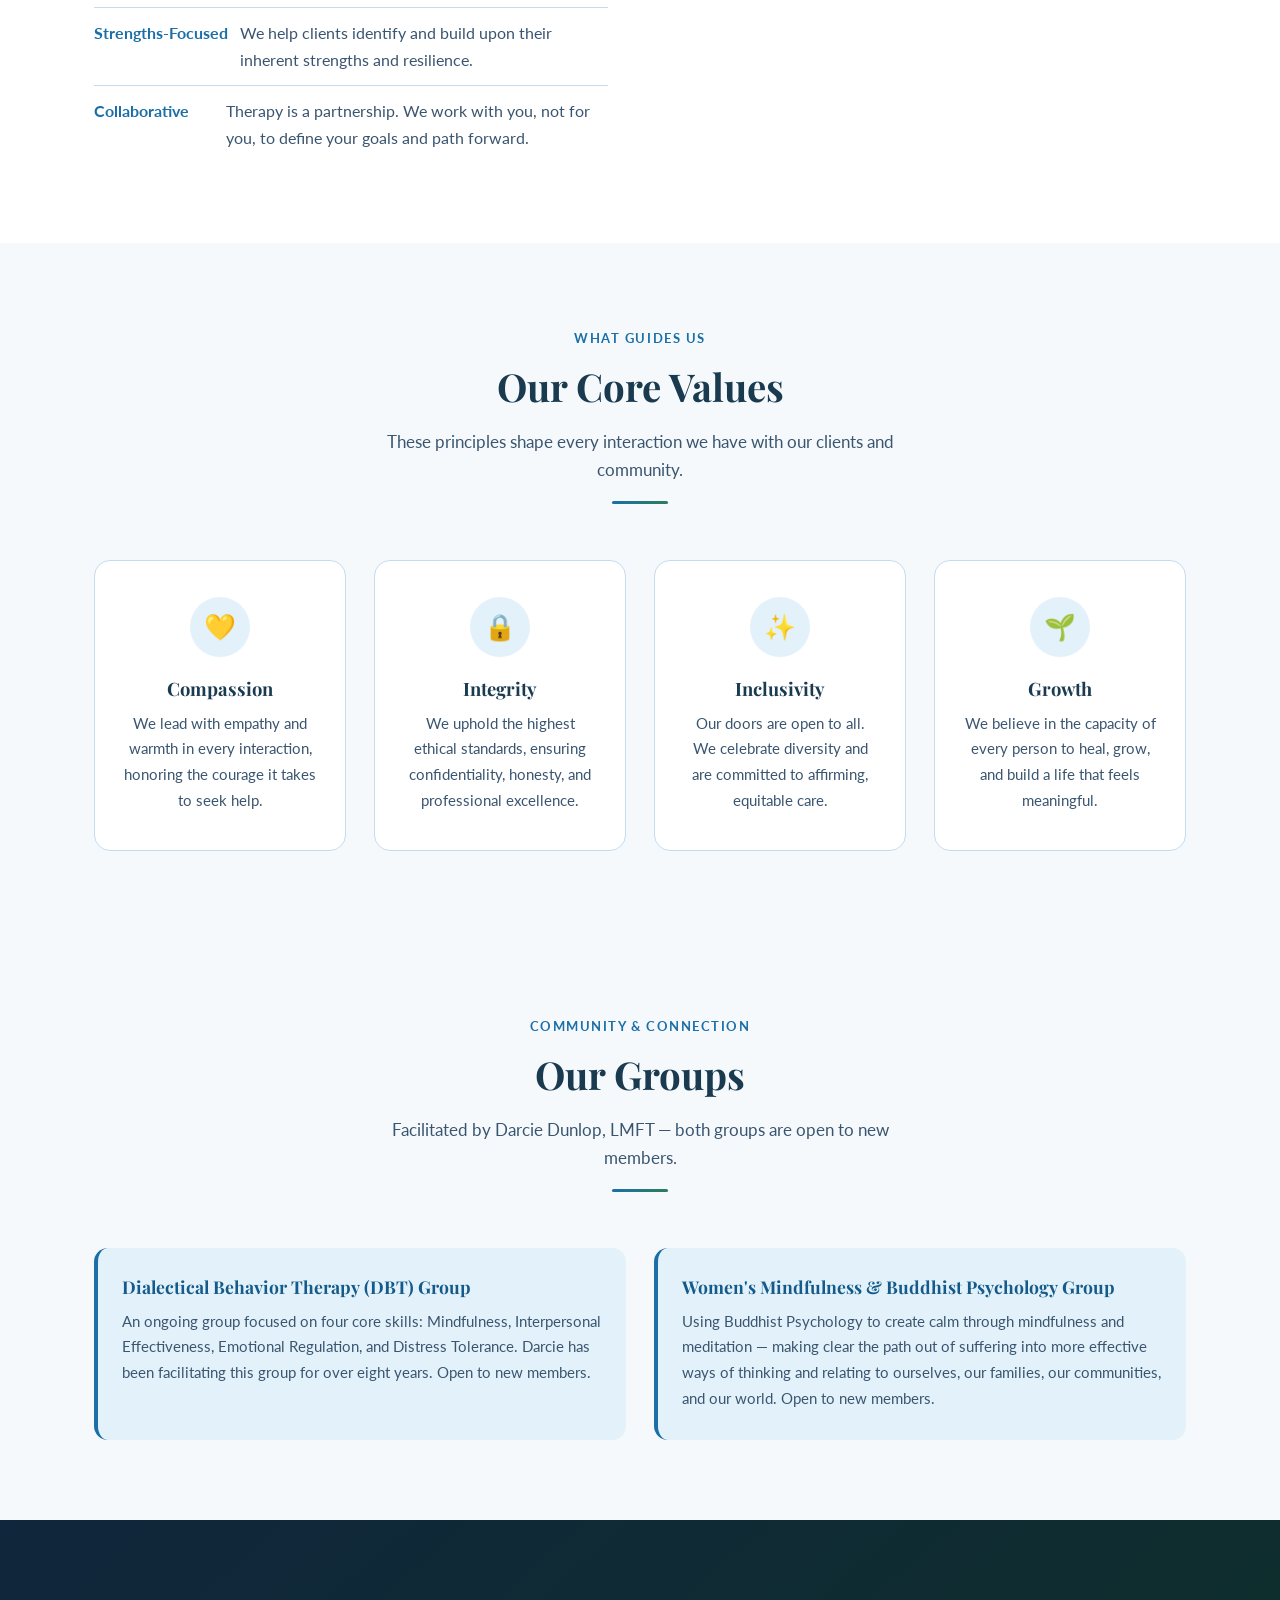
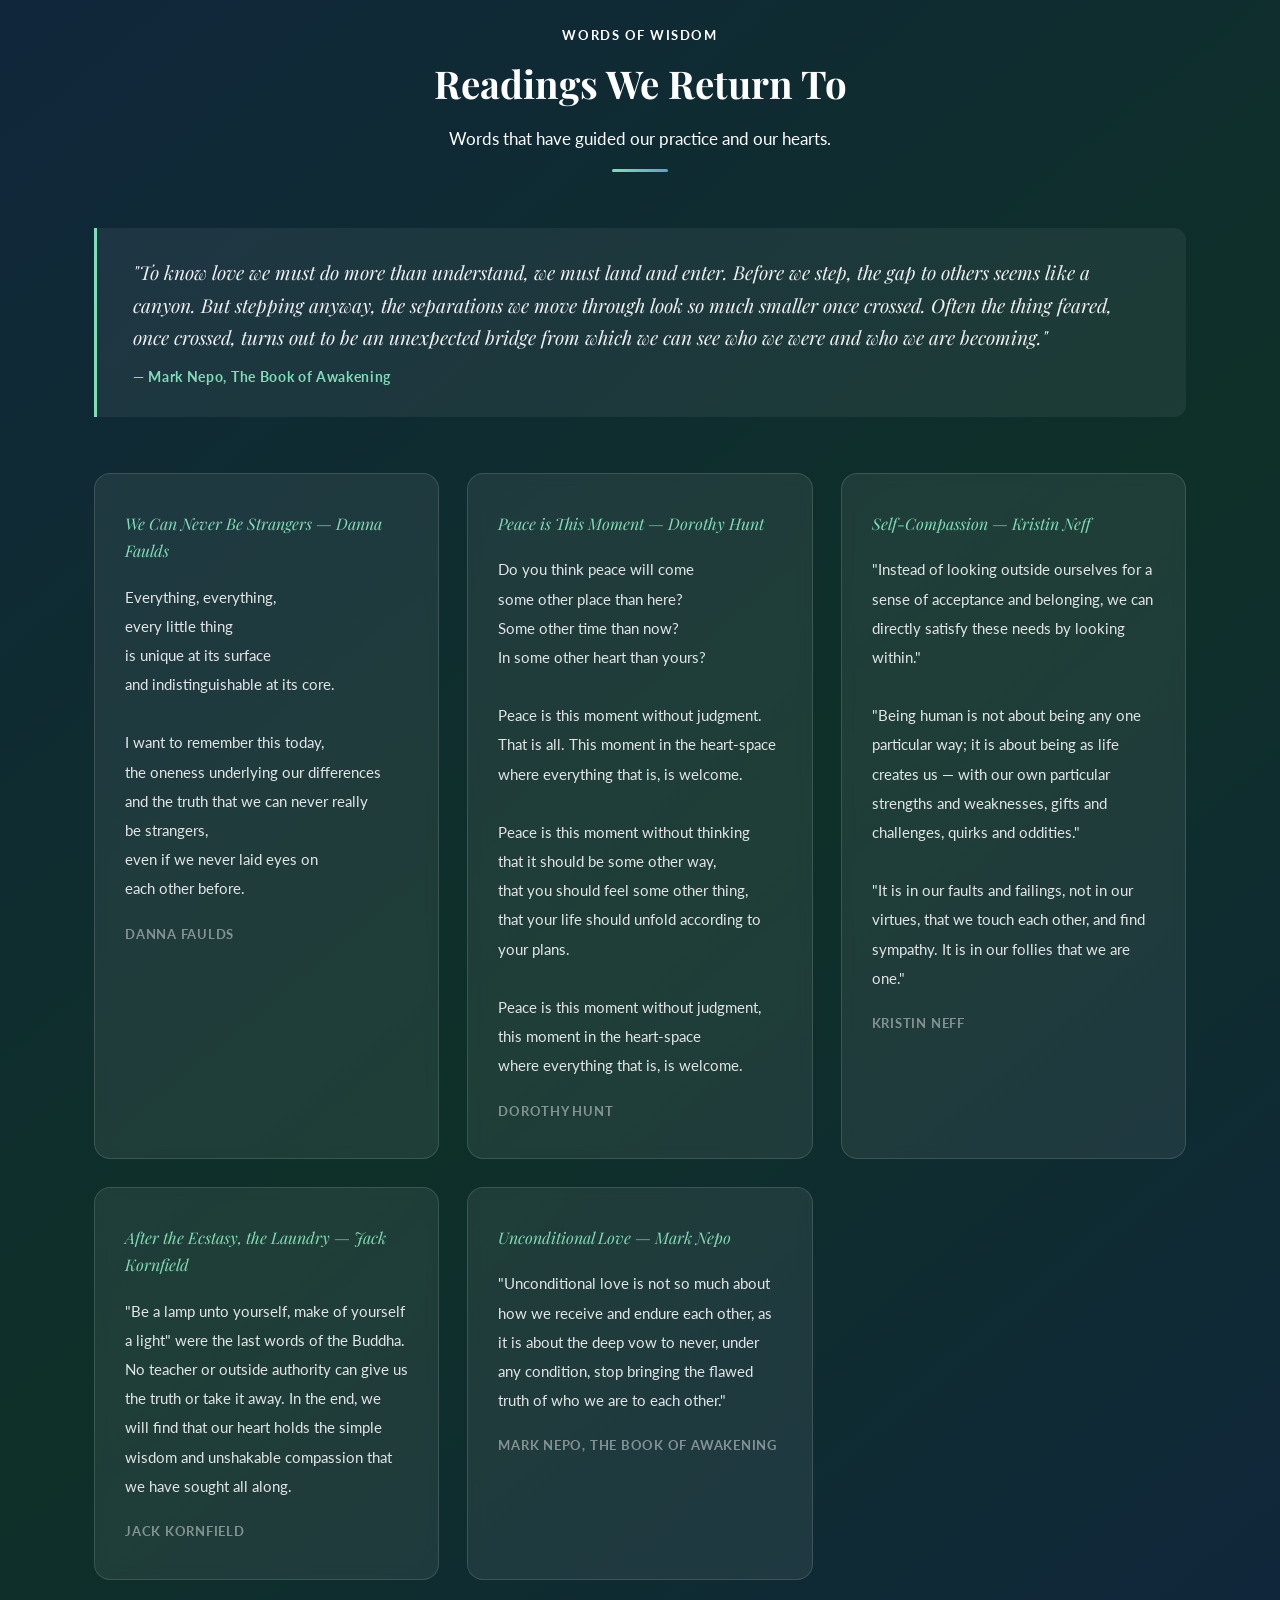
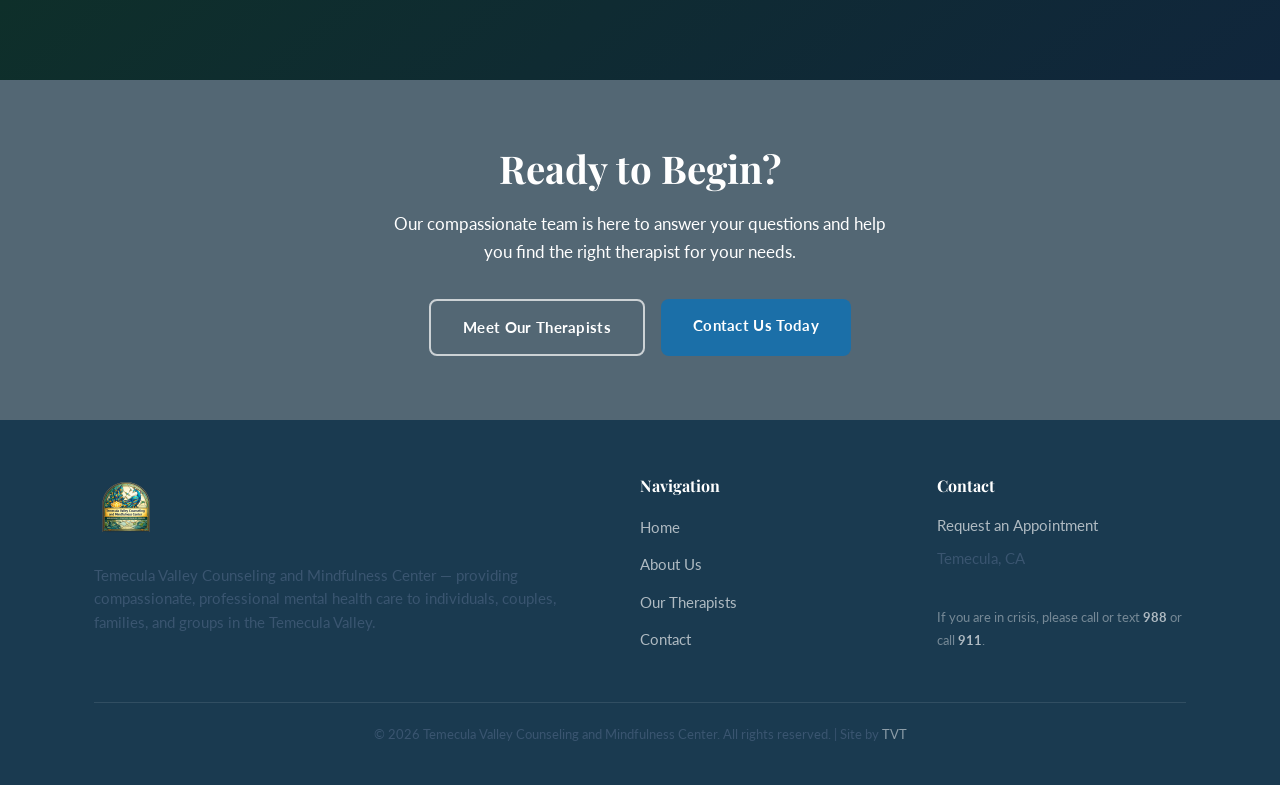
==== commit e41b3e21: "Larger black hero subtitle, bigger about logo" ====
--- a/about.html
+++ b/about.html
@@ -32,7 +32,7 @@
 <!-- ── Page Hero ─────────────────────────────────── -->
 <div class="page-hero">
   <div class="container">
-    <img src="images/logo.png" alt="Temecula Valley Counseling and Mindfulness Center" style="height:160px;width:auto;margin-bottom:24px;display:block;margin-left:auto;margin-right:auto;">
+    <img src="images/logo.png" alt="Temecula Valley Counseling and Mindfulness Center" style="height:210px;width:auto;margin-bottom:24px;display:block;margin-left:auto;margin-right:auto;">
     <span class="eyebrow">Who We Are</span>
     <h1>About Our Center</h1>
     <p>Rooted in compassion, guided by science, committed to your well-being.</p>
--- a/css/style.css
+++ b/css/style.css
@@ -182,10 +182,10 @@
 }
 
 .hero-subtitle {
-  font-size: 1.15rem;
+  font-size: 1.35rem;
   max-width: 640px;
   margin: 0 auto 36px;
-  color: var(--text-mid);
+  color: #000;
 }
 
 .btn {
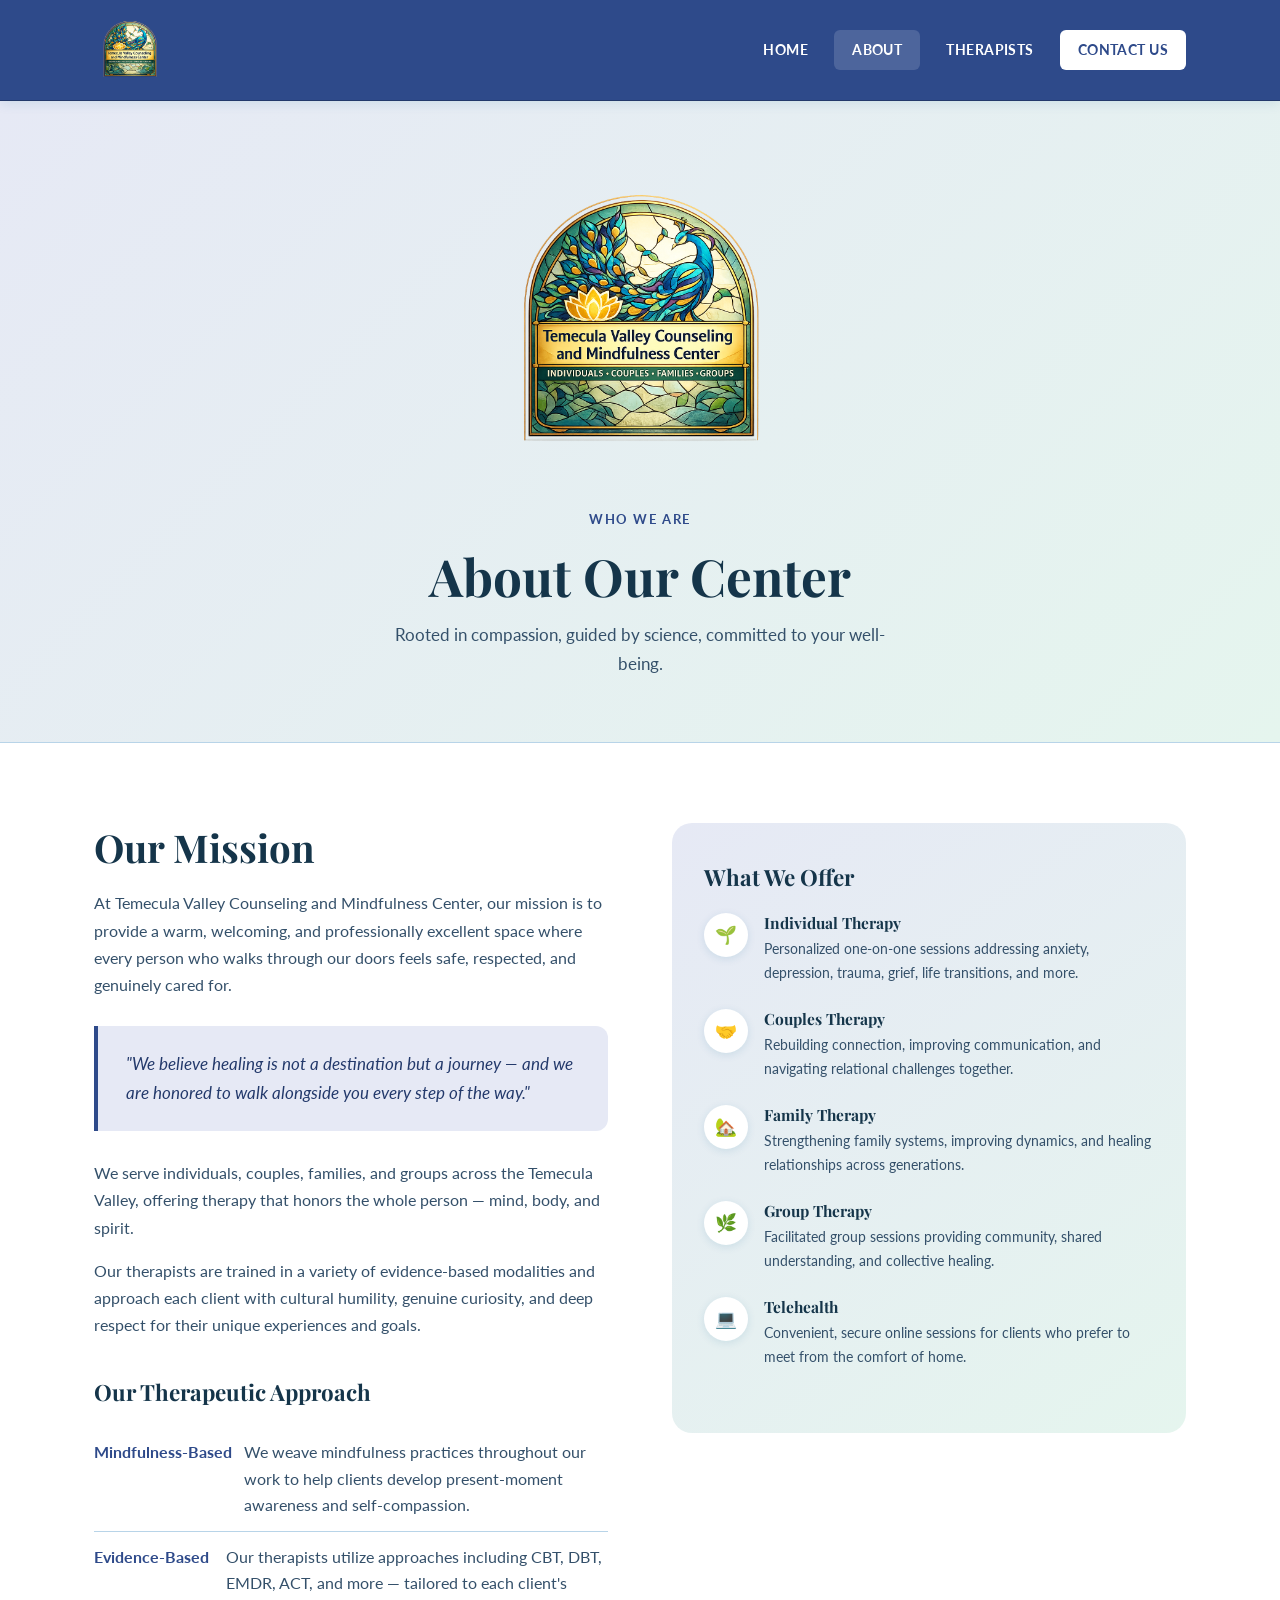
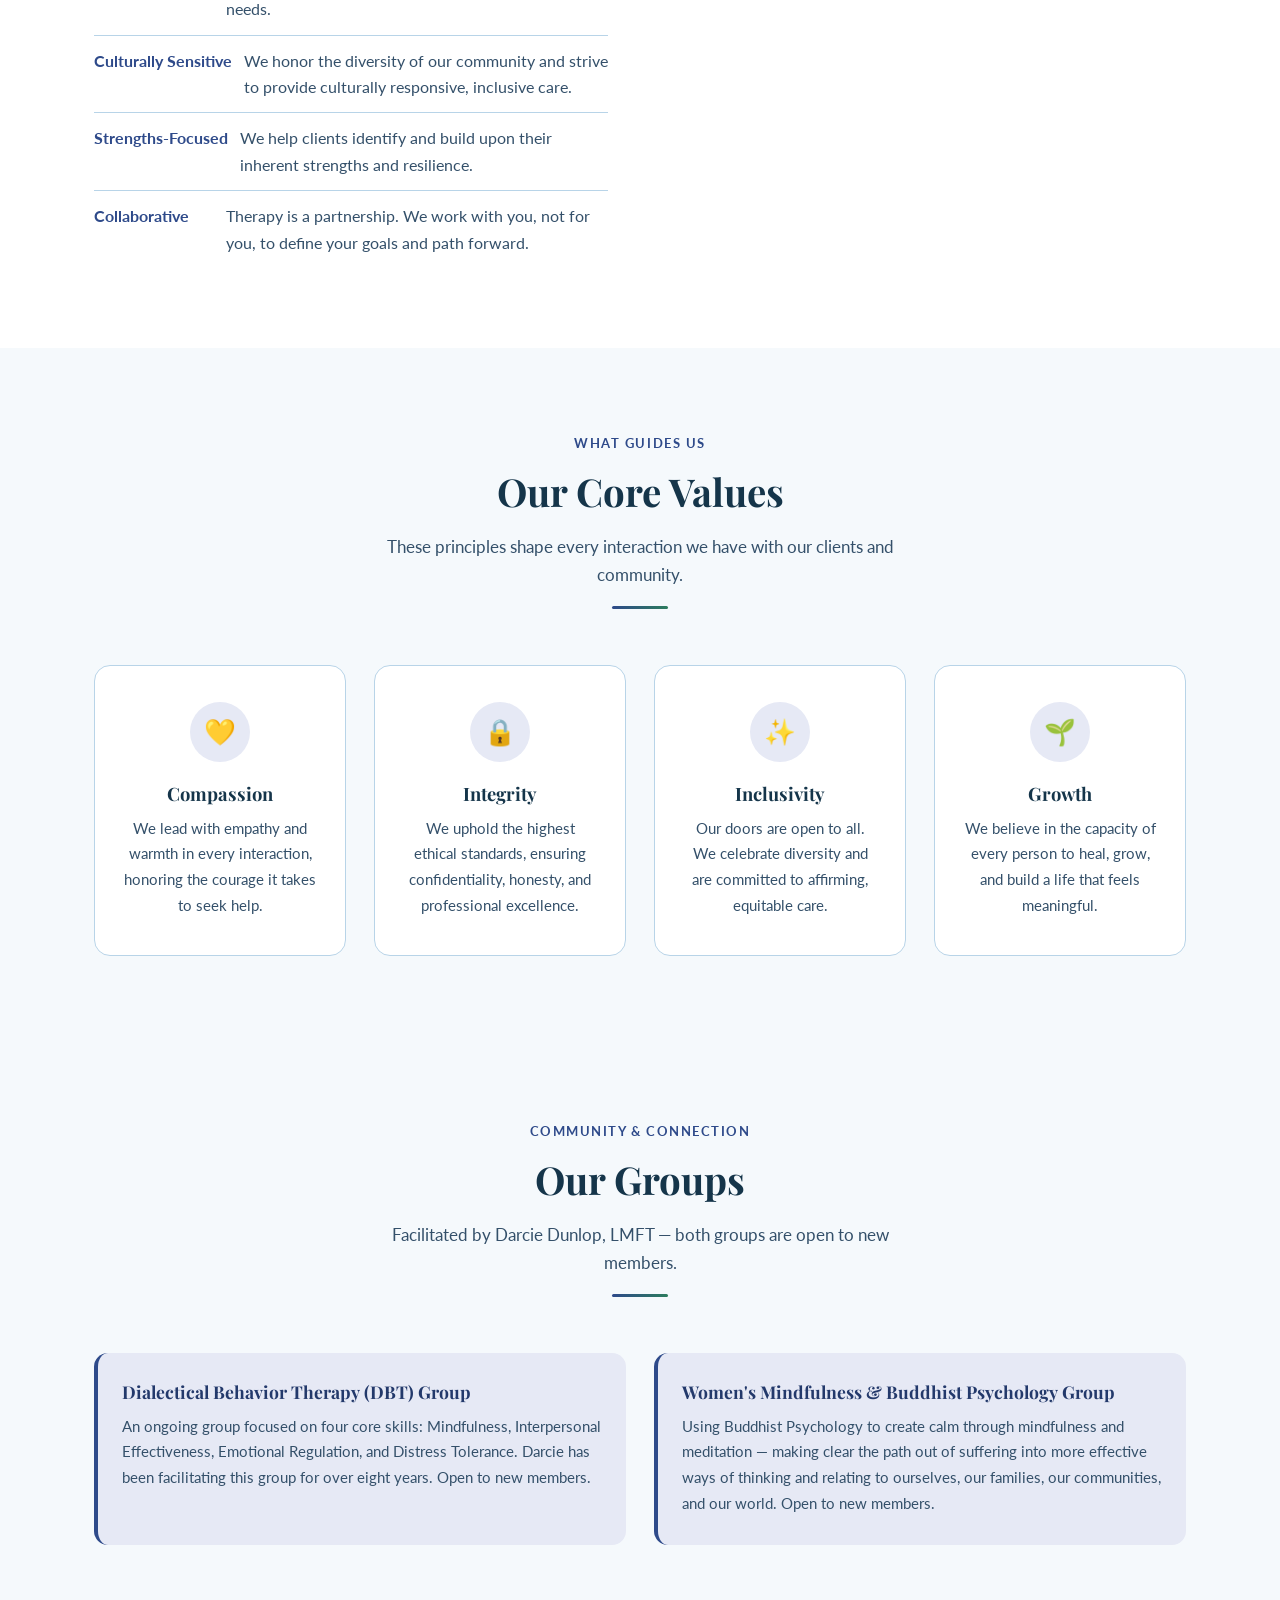
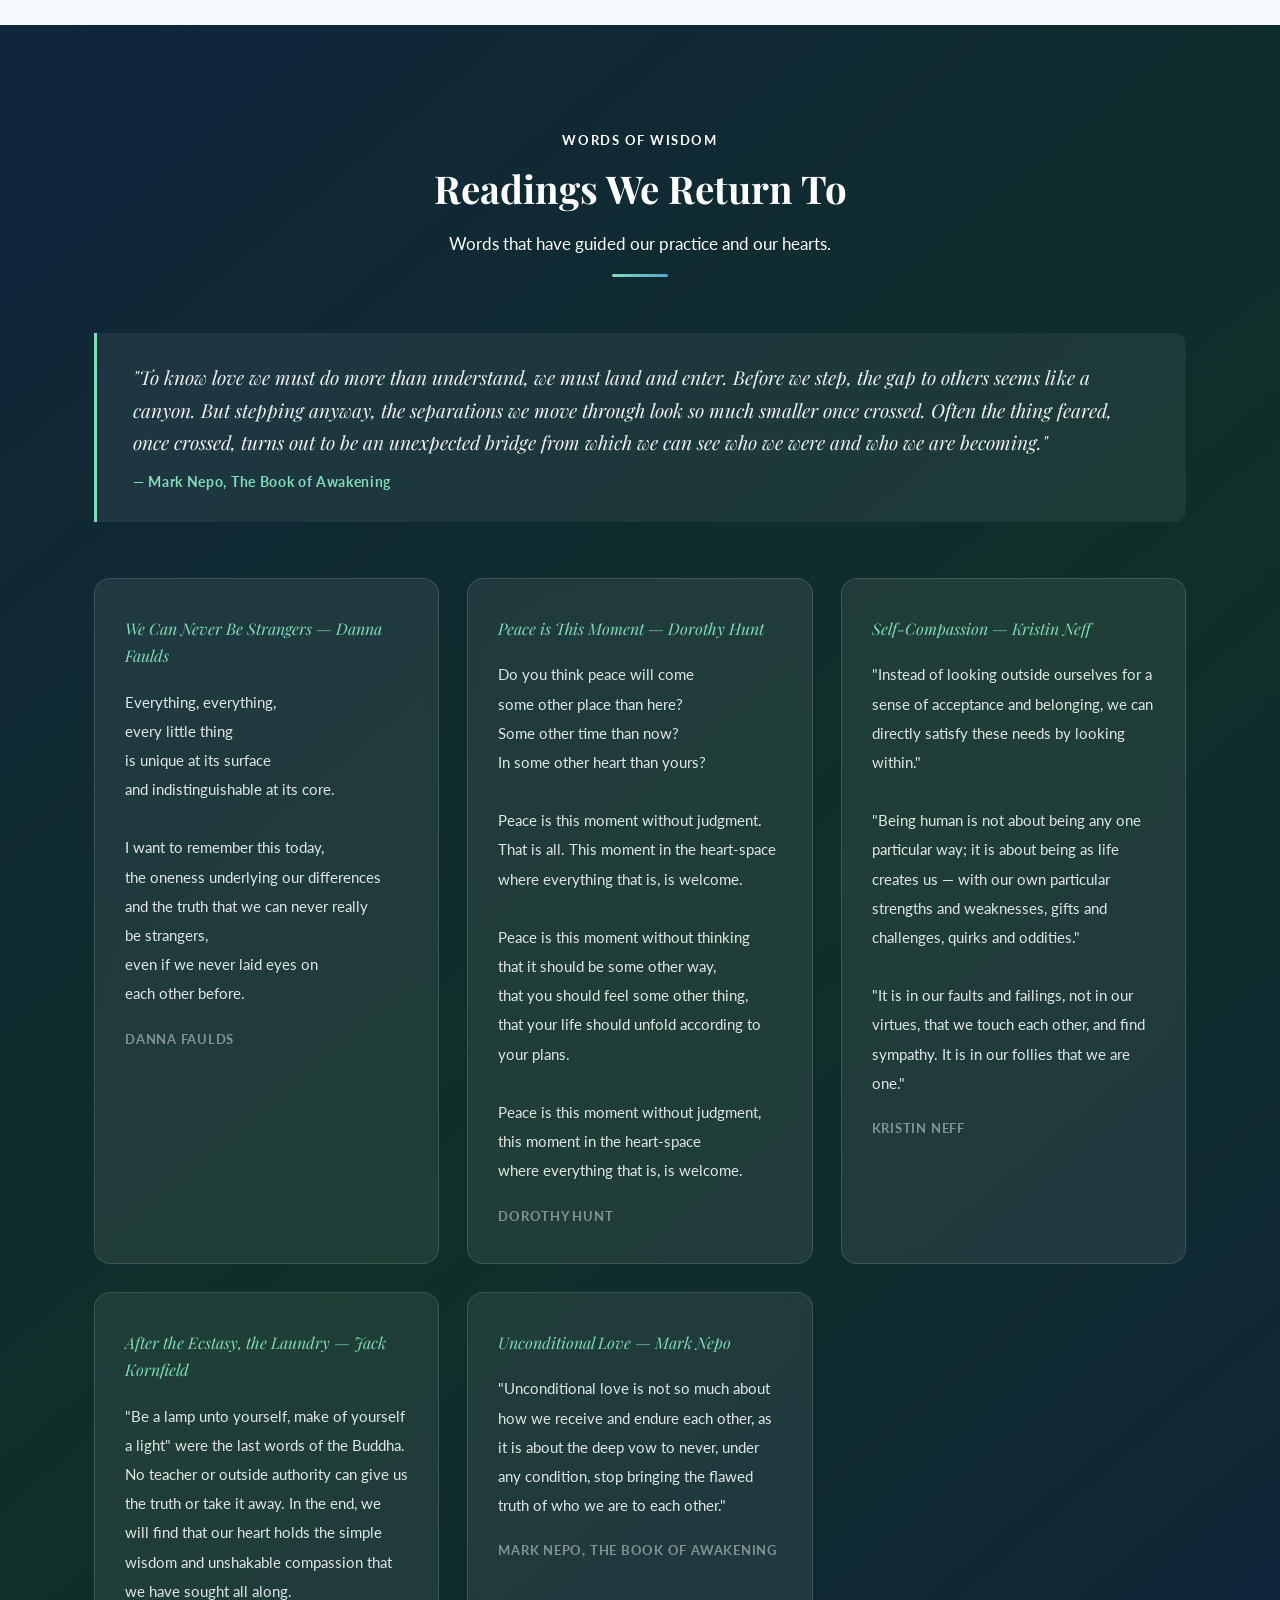
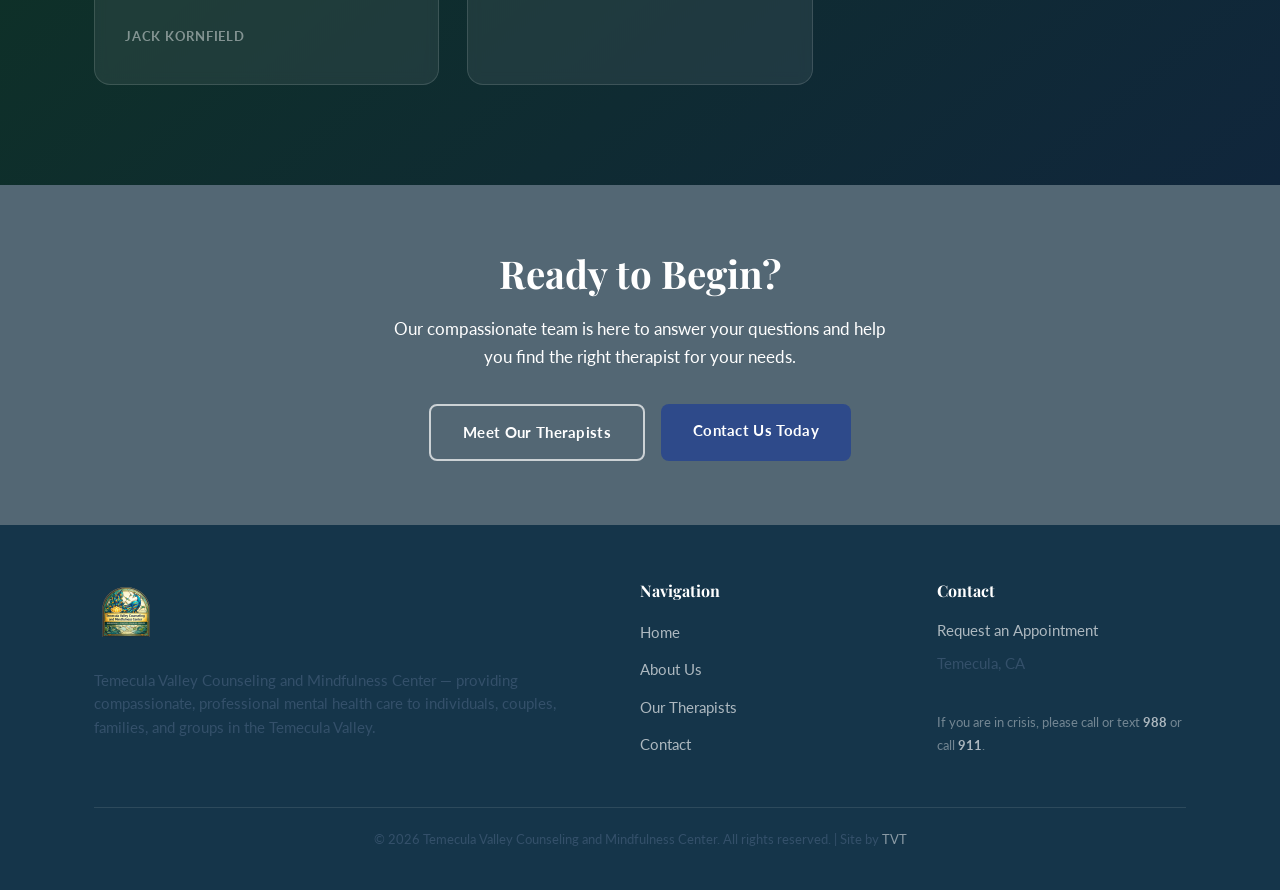
==== commit 072fa289: "Update color scheme to deeper blue-purple, enlarge about page logo, add scroll reveal animations to " ====
--- a/about.html
+++ b/about.html
@@ -32,7 +32,7 @@
 <!-- ── Page Hero ─────────────────────────────────── -->
 <div class="page-hero">
   <div class="container">
-    <img src="images/logo.png" alt="Temecula Valley Counseling and Mindfulness Center" style="height:210px;width:auto;margin-bottom:24px;display:block;margin-left:auto;margin-right:auto;">
+    <img src="images/logo.png" alt="Temecula Valley Counseling and Mindfulness Center" style="height:315px;width:auto;margin-bottom:24px;display:block;margin-left:auto;margin-right:auto;">
     <span class="eyebrow">Who We Are</span>
     <h1>About Our Center</h1>
     <p>Rooted in compassion, guided by science, committed to your well-being.</p>
@@ -309,5 +309,6 @@
   const navMenu = document.getElementById('nav-menu');
   hamburger.addEventListener('click', () => navMenu.classList.toggle('open'));
 </script>
+<script src="js/reveal.js"></script>
 </body>
 </html>
--- a/css/style.css
+++ b/css/style.css
@@ -6,19 +6,19 @@
 @import url('https://fonts.googleapis.com/css2?family=Playfair+Display:ital,wght@0,400;0,600;1,400&family=Lato:wght@300;400;700&display=swap');
 
 :root {
-  --teal:        #1B6FA8;
-  --teal-dark:   #145A8A;
-  --teal-light:  #E3F2FA;
+  --teal:        #2E4A8A;
+  --teal-dark:   #23396B;
+  --teal-light:  #E6E9F5;
   --gold:        #2D7D5E;
   --gold-light:  #E5F5EE;
   --sage:        #4A9B7A;
   --cream:       #F5F9FC;
   --warm-white:  #FFFFFF;
-  --text-dark:   #1A3A50;
-  --text-mid:    #3A5570;
-  --text-light:  #6A85A0;
-  --border:      #C5DCF0;
-  --shadow:      rgba(27, 111, 168, 0.12);
+  --text-dark:   #15354A;
+  --text-mid:    #34506A;
+  --text-light:  #5F7D96;
+  --border:      #B8D4E8;
+  --shadow:      rgba(12, 98, 145, 0.12);
 }
 
 *, *::before, *::after { box-sizing: border-box; margin: 0; padding: 0; }
@@ -61,8 +61,8 @@
 
 /* ── Header & Nav ───────────────────────────────── */
 header {
-  background: var(--warm-white);
-  border-bottom: 1px solid var(--border);
+  background: var(--teal);
+  border-bottom: 1px solid var(--teal-dark);
   position: sticky;
   top: 0;
   z-index: 100;
@@ -98,23 +98,23 @@
   font-size: 0.9rem;
   letter-spacing: 0.03em;
   text-transform: uppercase;
-  color: var(--text-mid);
+  color: var(--warm-white);
   transition: background 0.2s, color 0.2s;
 }
 
 nav ul li a:hover,
 nav ul li a.active {
-  background: var(--teal-light);
-  color: var(--teal-dark);
+  background: rgba(255, 255, 255, 0.15);
+  color: var(--warm-white);
 }
 
 .nav-cta a {
-  background: var(--teal) !important;
-  color: var(--warm-white) !important;
+  background: var(--warm-white) !important;
+  color: var(--teal) !important;
   border-radius: 6px;
 }
 .nav-cta a:hover {
-  background: var(--teal-dark) !important;
+  background: var(--teal-light) !important;
 }
 
 /* Hamburger */
@@ -131,14 +131,14 @@
   display: block;
   width: 24px;
   height: 2px;
-  background: var(--teal-dark);
+  background: var(--warm-white);
   border-radius: 2px;
   transition: all 0.3s;
 }
 
 /* ── Hero ───────────────────────────────────────── */
 .hero {
-  background-image: url('../images/Peacock 1.jpg');
+  background-image: url('../images/Peacock%203.jpg');
   background-size: cover;
   background-position: center 30%;
   padding: 160px 0 140px;
@@ -1123,8 +1123,9 @@
 
 .welcome-image img {
   width: 100%;
-  height: 500px;
+  height: 420px;
   object-fit: cover;
+  object-position: center top;
   display: block;
 }
 
@@ -1210,7 +1211,7 @@
 
 /* ── CTA with Peacock background ─────────────────── */
 .cta-peacock {
-  background-image: url('../images/Peacock 3.jpg');
+  background-image: url('../images/Peacock%203.jpg');
   background-size: cover;
   background-position: center;
   position: relative;
@@ -1268,3 +1269,21 @@
   .welcome-image { display: none; }
   .group-cards   { grid-template-columns: 1fr; }
 }
+
+/* =====================
+   SCROLL REVEAL
+   ===================== */
+.reveal {
+  opacity: 0;
+  transform: translateY(36px);
+  transition: opacity 0.65s ease, transform 0.65s ease;
+}
+
+.reveal.visible {
+  opacity: 1;
+  transform: none;
+}
+
+@media (prefers-reduced-motion: reduce) {
+  .reveal { opacity: 1; transform: none; transition: none; }
+}
